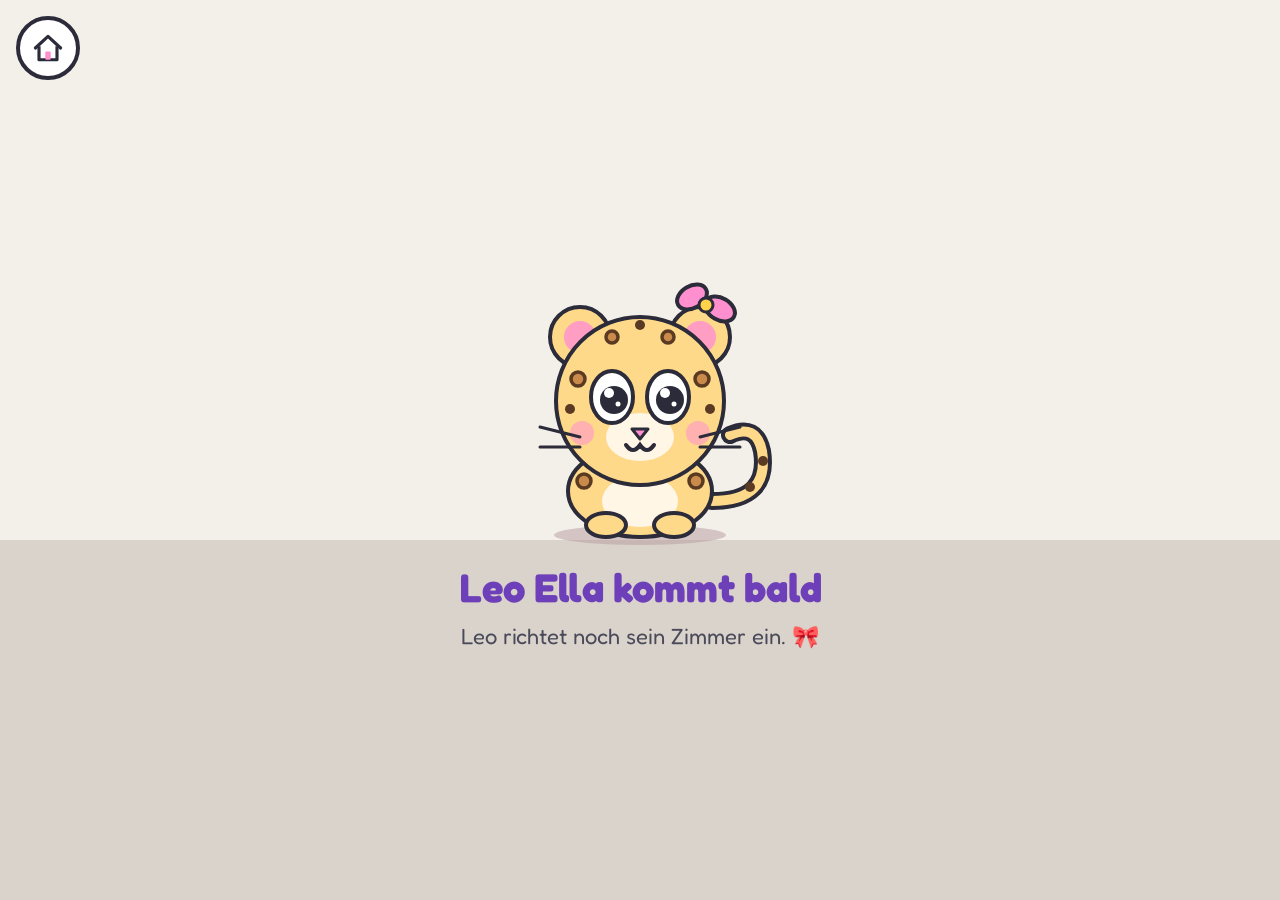
==== leo-ella/index.html @ d74bf7c1 "Schritt 2: Startbildschirm „Laras Spiele" (Hub) Root-index.html mit Verlauf-Hintergrund, zwei großen" ====
<!DOCTYPE html>
<html lang="de">
<head>
    <meta charset="UTF-8">
    <meta name="viewport" content="width=device-width, initial-scale=1.0, maximum-scale=1.0, user-scalable=no, viewport-fit=cover">
    <title>Leo Ella – kommt bald</title>
    <link rel="preconnect" href="https://fonts.googleapis.com">
    <link rel="preconnect" href="https://fonts.gstatic.com" crossorigin>
    <link href="https://fonts.googleapis.com/css2?family=Fredoka:wght@400;600;700&display=swap" rel="stylesheet">
    <style>
        /* Platzhalter-Seite: Leo sitzt in seinem Zimmer und wartet.
           Wird ersetzt, sobald das Spiel „Leo Ella" gebaut wird. */
        * { margin: 0; padding: 0; box-sizing: border-box; }
        html, body { height: 100%; overflow: hidden; }
        body {
            background: linear-gradient(#f3efe9 0%, #f3efe9 60%, #d9d3cb 60%, #d9d3cb 100%);
            font-family: 'Fredoka', 'Comic Sans MS', sans-serif;
            display: flex;
            flex-direction: column;
            align-items: center;
            justify-content: center;
            gap: 12px;
            -webkit-user-select: none;
            user-select: none;
            touch-action: manipulation;
        }
        h1 { font-size: 40px; color: #6d3fb8; }
        p  { font-size: 22px; color: #4a4a5a; }
        svg.leo { width: 320px; height: 300px; }

        /* Haus-Knopf: zurück zum Startbildschirm */
        .haus-knopf {
            position: absolute;
            left: 16px;
            top: 16px;
            width: 64px;
            height: 64px;
            border-radius: 50%;
            border: 4px solid #2b2b3a;
            background: #ffffff;
            display: flex;
            align-items: center;
            justify-content: center;
            text-decoration: none;
            -webkit-tap-highlight-color: transparent;
        }
        .haus-knopf:active { transform: scale(0.92); }
    </style>
</head>
<body>

<a class="haus-knopf" href="../index.html" title="Zurück zum Startbildschirm" aria-label="Zurück zum Startbildschirm">
    <svg viewBox="0 0 40 40" width="36" height="36" xmlns="http://www.w3.org/2000/svg" aria-hidden="true">
        <path d="M6 20 L20 7 L34 20" fill="none" stroke="#2b2b3a" stroke-width="3.5" stroke-linecap="round" stroke-linejoin="round"/>
        <path d="M10 18 V33 H30 V18" fill="none" stroke="#2b2b3a" stroke-width="3.5" stroke-linejoin="round"/>
        <rect x="17" y="24" width="6" height="9" rx="1" fill="#ff8fcf"/>
    </svg>
</a>

<!-- Leo Ella, der kleine Leopard (Vorderansicht) -->
<svg class="leo" viewBox="0 0 320 300" xmlns="http://www.w3.org/2000/svg" aria-hidden="true">
    <ellipse cx="160" cy="284" rx="86" ry="10" fill="#b89aa0" opacity="0.5"/>
    <path d="M232 250 Q290 250 282 200 Q276 172 250 184" stroke="#2b2b3a" stroke-width="18" fill="none" stroke-linecap="round"/>
    <path d="M232 250 Q290 250 282 200 Q276 172 250 184" stroke="#ffd98a" stroke-width="10" fill="none" stroke-linecap="round"/>
    <circle cx="270" cy="236" r="5" fill="#5a3a22"/><circle cx="283" cy="210" r="5" fill="#5a3a22"/>
    <ellipse cx="160" cy="240" rx="72" ry="46" fill="#ffd98a" stroke="#2b2b3a" stroke-width="4"/>
    <ellipse cx="160" cy="250" rx="38" ry="26" fill="#fff6e6"/>
    <circle cx="104" cy="230" r="7" fill="#c98a4a" stroke="#5a3a22" stroke-width="3.5"/>
    <circle cx="216" cy="230" r="7" fill="#c98a4a" stroke="#5a3a22" stroke-width="3.5"/>
    <ellipse cx="126" cy="274" rx="20" ry="12" fill="#ffd98a" stroke="#2b2b3a" stroke-width="4"/>
    <ellipse cx="194" cy="274" rx="20" ry="12" fill="#ffd98a" stroke="#2b2b3a" stroke-width="4"/>
    <circle cx="100" cy="86" r="30" fill="#ffd98a" stroke="#2b2b3a" stroke-width="4"/><circle cx="100" cy="86" r="16" fill="#ff9ec2"/>
    <circle cx="220" cy="86" r="30" fill="#ffd98a" stroke="#2b2b3a" stroke-width="4"/><circle cx="220" cy="86" r="16" fill="#ff9ec2"/>
    <circle cx="160" cy="150" r="84" fill="#ffd98a" stroke="#2b2b3a" stroke-width="4"/>
    <circle cx="98" cy="128" r="7" fill="#c98a4a" stroke="#5a3a22" stroke-width="3.5"/><circle cx="90" cy="158" r="5" fill="#5a3a22"/>
    <circle cx="222" cy="128" r="7" fill="#c98a4a" stroke="#5a3a22" stroke-width="3.5"/><circle cx="230" cy="158" r="5" fill="#5a3a22"/>
    <circle cx="132" cy="86" r="6" fill="#c98a4a" stroke="#5a3a22" stroke-width="3.5"/><circle cx="160" cy="74" r="5" fill="#5a3a22"/>
    <circle cx="188" cy="86" r="6" fill="#c98a4a" stroke="#5a3a22" stroke-width="3.5"/>
    <ellipse cx="212" cy="46" rx="16" ry="11" fill="#ff8fcf" stroke="#2b2b3a" stroke-width="4" transform="rotate(-30 212 46)"/>
    <ellipse cx="240" cy="58" rx="16" ry="11" fill="#ff8fcf" stroke="#2b2b3a" stroke-width="4" transform="rotate(30 240 58)"/>
    <circle cx="226" cy="54" r="7" fill="#ffd24a" stroke="#2b2b3a" stroke-width="3"/>
    <ellipse cx="160" cy="186" rx="34" ry="24" fill="#fff6e6"/>
    <ellipse cx="132" cy="146" rx="21" ry="26" fill="#ffffff" stroke="#2b2b3a" stroke-width="4"/>
    <circle cx="134" cy="149" r="14" fill="#2b2b3a"/><circle cx="129" cy="142" r="5" fill="#ffffff"/><circle cx="138" cy="153" r="2.5" fill="#ffffff"/>
    <ellipse cx="188" cy="146" rx="21" ry="26" fill="#ffffff" stroke="#2b2b3a" stroke-width="4"/>
    <circle cx="190" cy="149" r="14" fill="#2b2b3a"/><circle cx="185" cy="142" r="5" fill="#ffffff"/><circle cx="194" cy="153" r="2.5" fill="#ffffff"/>
    <circle cx="102" cy="182" r="12" fill="#ff9ec2" opacity="0.7"/><circle cx="218" cy="182" r="12" fill="#ff9ec2" opacity="0.7"/>
    <path d="M152 178 L168 178 L160 188 Z" fill="#ff8fcf" stroke="#2b2b3a" stroke-width="3" stroke-linejoin="round"/>
    <path d="M146 194 Q153 204 160 194 Q167 204 174 194" stroke="#2b2b3a" stroke-width="4" fill="none" stroke-linecap="round"/>
    <path d="M60 176 L100 186 M60 196 L100 196" stroke="#2b2b3a" stroke-width="3" stroke-linecap="round"/>
    <path d="M260 176 L220 186 M260 196 L220 196" stroke="#2b2b3a" stroke-width="3" stroke-linecap="round"/>
</svg>

<h1>Leo Ella kommt bald</h1>
<p>Leo richtet noch sein Zimmer ein. 🎀</p>

</body>
</html>
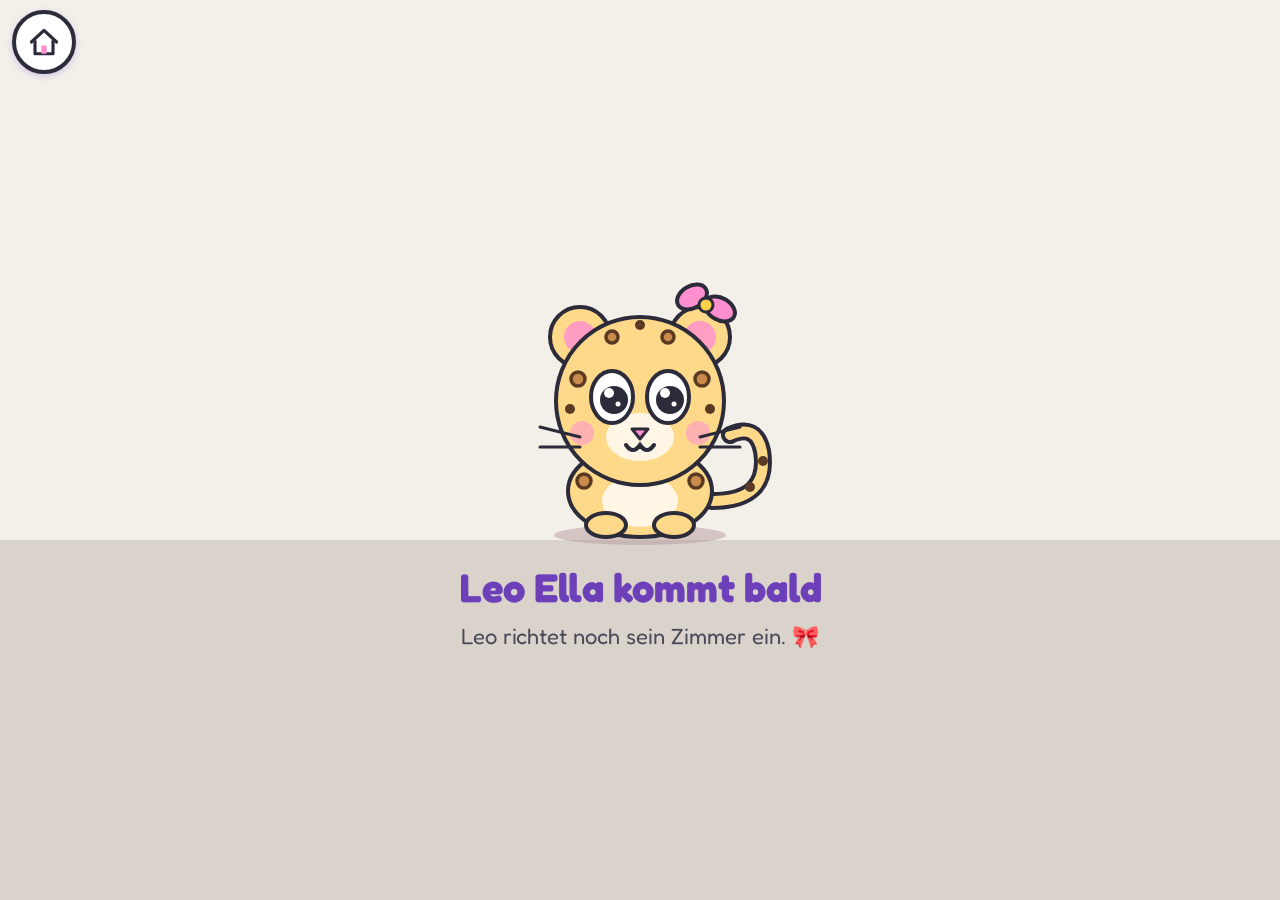
==== commit c0ad7561: "Schritt 4: Haus-Knopf in der Zauberwiese Oben links, 64 px, Haus-Icon, führt ohne Nachfrage zu ../in" ====
--- a/leo-ella/index.html
+++ b/leo-ella/index.html
@@ -7,6 +7,8 @@
     <link rel="preconnect" href="https://fonts.googleapis.com">
     <link rel="preconnect" href="https://fonts.gstatic.com" crossorigin>
     <link href="https://fonts.googleapis.com/css2?family=Fredoka:wght@400;600;700&display=swap" rel="stylesheet">
+    <!-- Gemeinsame Basis (Farben, Haus-Knopf) -->
+    <link rel="stylesheet" href="../gemeinsam/basis.css">
     <style>
         /* Platzhalter-Seite: Leo sitzt in seinem Zimmer und wartet.
            Wird ersetzt, sobald das Spiel „Leo Ella" gebaut wird. */
@@ -28,23 +30,6 @@
         p  { font-size: 22px; color: #4a4a5a; }
         svg.leo { width: 320px; height: 300px; }
 
-        /* Haus-Knopf: zurück zum Startbildschirm */
-        .haus-knopf {
-            position: absolute;
-            left: 16px;
-            top: 16px;
-            width: 64px;
-            height: 64px;
-            border-radius: 50%;
-            border: 4px solid #2b2b3a;
-            background: #ffffff;
-            display: flex;
-            align-items: center;
-            justify-content: center;
-            text-decoration: none;
-            -webkit-tap-highlight-color: transparent;
-        }
-        .haus-knopf:active { transform: scale(0.92); }
     </style>
 </head>
 <body>
--- a/gemeinsam/basis.css
+++ b/gemeinsam/basis.css
@@ -0,0 +1,105 @@
+/* =====================================================
+   Gemeinsame Basis für alle Spiele von „Laras Spiele"
+
+   - Schrift: Fredoka (per <link> aus Google Fonts geladen,
+     fällt ohne Netz auf Comic Sans MS / System-Schrift zurück)
+   - Farbpalette als CSS-Variablen
+   - Grundstil für Knöpfe (.knopf) und den Haus-Knopf (.haus-knopf)
+
+   Diese Datei setzt bewusst KEINE globalen Regeln (kein Reset,
+   kein body-Stil), damit sie ein bestehendes Spiel nicht verändert.
+   Jedes Spiel bindet sie per <link rel="stylesheet"
+   href="../gemeinsam/basis.css"> VOR seinem eigenen CSS ein.
+   ===================================================== */
+
+:root {
+    /* Schrift */
+    --schrift: 'Fredoka', 'Comic Sans MS', sans-serif;
+
+    /* Hintergrund-Verlauf des Hubs und der Zauberwiese */
+    --flieder:        #e9d5ff;
+    --rosa-hell:      #fdf1f8;
+
+    /* Lila-Töne für Überschriften und Schatten */
+    --lila:           #7c3aed;
+    --lila-dunkel:    #6d3fb8;
+    --lila-text:      #9d5cc9;
+    --lila-schatten:  #c9a9e8;
+
+    /* Bunte Akzente (Mähne, Regenbogen, Blumen) */
+    --pink:           #ff8fcf;
+    --pink-wange:     #ff9ec2;
+    --gelb:           #ffd24a;
+    --himmelblau:     #6ec6f0;
+    --lavendel:       #b388eb;
+    --wiese:          #8fd48a;
+
+    /* Leo Ellas Zimmer */
+    --leo-fell:       #ffd98a;
+    --leo-bauch:      #fff6e6;
+    --zimmer-wand:    #f3efe9;
+    --zimmer-boden:   #d9d3cb;
+    --teppich:        #e3c4c9;
+
+    /* Konturen und Weiß */
+    --outline:        #2b2b3a;
+    --weiss:          #ffffff;
+}
+
+/* ---------- Knopf-Grundstil ---------- */
+
+/* Großer, runder Knopf mit lila Schattenkante (drückt sich beim Tippen ein) */
+.knopf {
+    font-family: var(--schrift);
+    font-size: 24px;
+    font-weight: 600;
+    color: var(--lila-dunkel);
+    background: var(--weiss);
+    border: 4px solid var(--weiss);
+    border-radius: 999px;
+    padding: 12px 32px;
+    box-shadow: 0 8px 0 var(--lila-schatten);
+    cursor: pointer;
+    -webkit-tap-highlight-color: transparent;
+    transition: transform 0.08s ease-out, box-shadow 0.08s ease-out;
+}
+
+.knopf:active {
+    transform: translateY(5px);
+    box-shadow: 0 3px 0 var(--lila-schatten);
+}
+
+/* ---------- Haus-Knopf: zurück zum Startbildschirm ---------- */
+
+/* Oben links, 64 px, weiß mit dunkler Outline. Wird als <a href="../index.html">
+   eingesetzt – kein Bestätigungsdialog, der Spielstand ist ohnehin gespeichert.
+   z-index 11: liegt auch über den Overlays der Zauberwiese (z-index 10). */
+.haus-knopf {
+    position: absolute;
+    left: 12px;
+    top: 10px;
+    width: 64px;
+    height: 64px;
+    border-radius: 50%;
+    border: 4px solid var(--outline);
+    background: var(--weiss);
+    display: flex;
+    align-items: center;
+    justify-content: center;
+    padding: 0;
+    text-decoration: none;
+    cursor: pointer;
+    z-index: 11;
+    box-shadow: 0 2px 6px rgba(124, 58, 237, 0.25);
+    -webkit-tap-highlight-color: transparent;
+}
+
+.haus-knopf:active {
+    transform: scale(0.92);
+}
+
+.haus-knopf svg {
+    width: 36px;
+    height: 36px;
+    display: block;
+}
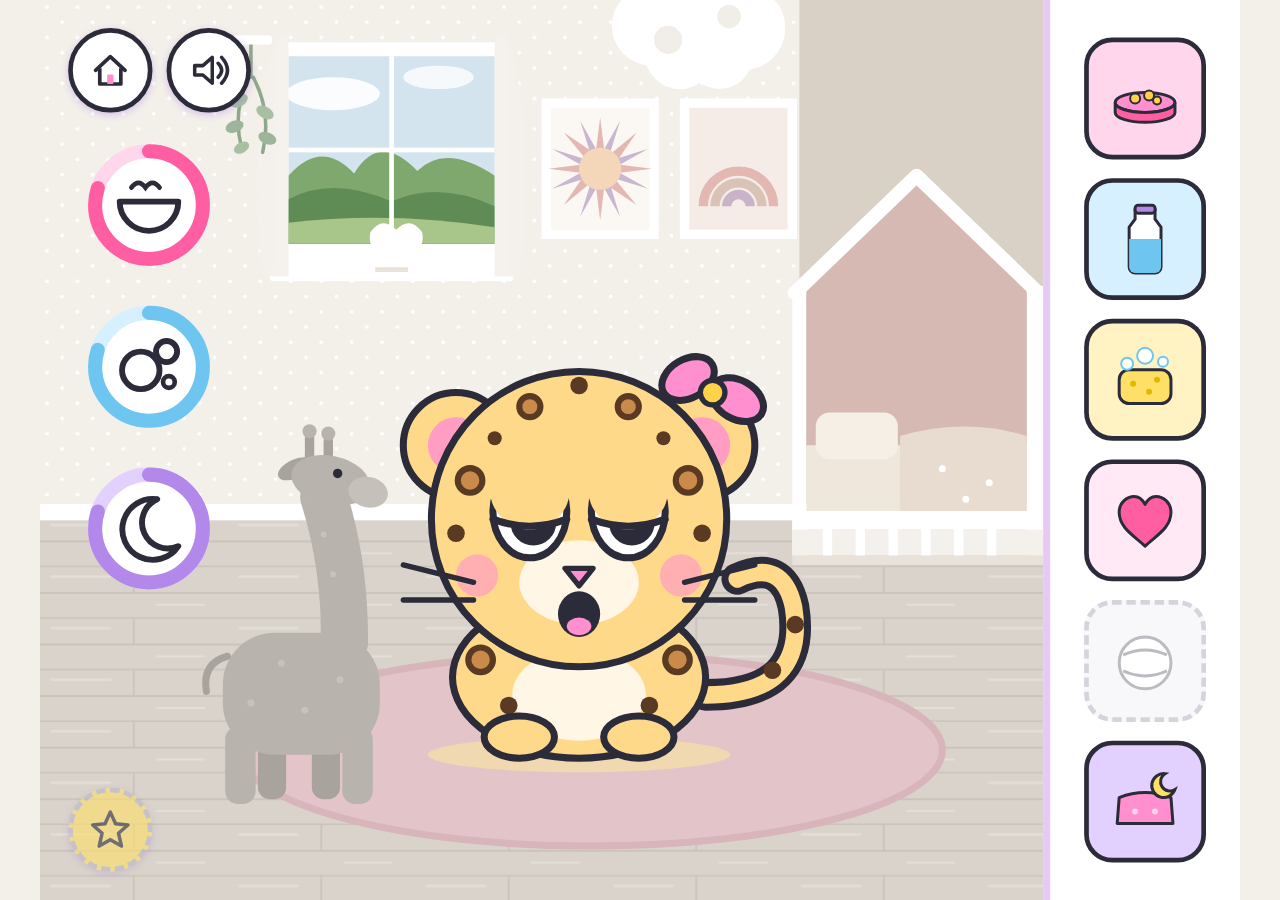
==== commit 08bba6b7: "Leo Ella: erstes spielbares Kümmer-Spiel mit gemeinsam/ von Anfang an - leo-ella/: Zimmer (Tag/Dämme" ====
--- a/leo-ella/index.html
+++ b/leo-ella/index.html
@@ -3,81 +3,683 @@
 <head>
     <meta charset="UTF-8">
     <meta name="viewport" content="width=device-width, initial-scale=1.0, maximum-scale=1.0, user-scalable=no, viewport-fit=cover">
-    <title>Leo Ella – kommt bald</title>
+    <title>Leo Ella</title>
+
+    <!-- iPad/iPhone: Vollbild, wenn direkt vom Home-Bildschirm gestartet -->
+    <meta name="apple-mobile-web-app-capable" content="yes">
+    <meta name="mobile-web-app-capable" content="yes">
+    <meta name="apple-mobile-web-app-status-bar-style" content="black-translucent">
+    <meta name="theme-color" content="#f3efe9">
+
+    <!-- Verspielte Schrift "Fredoka" (optional, Fallback: Comic Sans MS) -->
     <link rel="preconnect" href="https://fonts.googleapis.com">
     <link rel="preconnect" href="https://fonts.gstatic.com" crossorigin>
     <link href="https://fonts.googleapis.com/css2?family=Fredoka:wght@400;600;700&display=swap" rel="stylesheet">
-    <!-- Gemeinsame Basis (Farben, Haus-Knopf) -->
+
+    <!-- Gemeinsame Basis (Farben, Haus-Knopf) vor dem eigenen Stil -->
     <link rel="stylesheet" href="../gemeinsam/basis.css">
-    <style>
-        /* Platzhalter-Seite: Leo sitzt in seinem Zimmer und wartet.
-           Wird ersetzt, sobald das Spiel „Leo Ella" gebaut wird. */
-        * { margin: 0; padding: 0; box-sizing: border-box; }
-        html, body { height: 100%; overflow: hidden; }
-        body {
-            background: linear-gradient(#f3efe9 0%, #f3efe9 60%, #d9d3cb 60%, #d9d3cb 100%);
-            font-family: 'Fredoka', 'Comic Sans MS', sans-serif;
-            display: flex;
-            flex-direction: column;
-            align-items: center;
-            justify-content: center;
-            gap: 12px;
-            -webkit-user-select: none;
-            user-select: none;
-            touch-action: manipulation;
-        }
-        h1 { font-size: 40px; color: #6d3fb8; }
-        p  { font-size: 22px; color: #4a4a5a; }
-        svg.leo { width: 320px; height: 300px; }
-
-    </style>
+    <link rel="stylesheet" href="css/style.css">
 </head>
 <body>
 
-<a class="haus-knopf" href="../index.html" title="Zurück zum Startbildschirm" aria-label="Zurück zum Startbildschirm">
-    <svg viewBox="0 0 40 40" width="36" height="36" xmlns="http://www.w3.org/2000/svg" aria-hidden="true">
-        <path d="M6 20 L20 7 L34 20" fill="none" stroke="#2b2b3a" stroke-width="3.5" stroke-linecap="round" stroke-linejoin="round"/>
-        <path d="M10 18 V33 H30 V18" fill="none" stroke="#2b2b3a" stroke-width="3.5" stroke-linejoin="round"/>
-        <rect x="17" y="24" width="6" height="9" rx="1" fill="#ff8fcf"/>
-    </svg>
-</a>
-
-<!-- Leo Ella, der kleine Leopard (Vorderansicht) -->
-<svg class="leo" viewBox="0 0 320 300" xmlns="http://www.w3.org/2000/svg" aria-hidden="true">
-    <ellipse cx="160" cy="284" rx="86" ry="10" fill="#b89aa0" opacity="0.5"/>
-    <path d="M232 250 Q290 250 282 200 Q276 172 250 184" stroke="#2b2b3a" stroke-width="18" fill="none" stroke-linecap="round"/>
-    <path d="M232 250 Q290 250 282 200 Q276 172 250 184" stroke="#ffd98a" stroke-width="10" fill="none" stroke-linecap="round"/>
-    <circle cx="270" cy="236" r="5" fill="#5a3a22"/><circle cx="283" cy="210" r="5" fill="#5a3a22"/>
-    <ellipse cx="160" cy="240" rx="72" ry="46" fill="#ffd98a" stroke="#2b2b3a" stroke-width="4"/>
-    <ellipse cx="160" cy="250" rx="38" ry="26" fill="#fff6e6"/>
-    <circle cx="104" cy="230" r="7" fill="#c98a4a" stroke="#5a3a22" stroke-width="3.5"/>
-    <circle cx="216" cy="230" r="7" fill="#c98a4a" stroke="#5a3a22" stroke-width="3.5"/>
-    <ellipse cx="126" cy="274" rx="20" ry="12" fill="#ffd98a" stroke="#2b2b3a" stroke-width="4"/>
-    <ellipse cx="194" cy="274" rx="20" ry="12" fill="#ffd98a" stroke="#2b2b3a" stroke-width="4"/>
-    <circle cx="100" cy="86" r="30" fill="#ffd98a" stroke="#2b2b3a" stroke-width="4"/><circle cx="100" cy="86" r="16" fill="#ff9ec2"/>
-    <circle cx="220" cy="86" r="30" fill="#ffd98a" stroke="#2b2b3a" stroke-width="4"/><circle cx="220" cy="86" r="16" fill="#ff9ec2"/>
-    <circle cx="160" cy="150" r="84" fill="#ffd98a" stroke="#2b2b3a" stroke-width="4"/>
-    <circle cx="98" cy="128" r="7" fill="#c98a4a" stroke="#5a3a22" stroke-width="3.5"/><circle cx="90" cy="158" r="5" fill="#5a3a22"/>
-    <circle cx="222" cy="128" r="7" fill="#c98a4a" stroke="#5a3a22" stroke-width="3.5"/><circle cx="230" cy="158" r="5" fill="#5a3a22"/>
-    <circle cx="132" cy="86" r="6" fill="#c98a4a" stroke="#5a3a22" stroke-width="3.5"/><circle cx="160" cy="74" r="5" fill="#5a3a22"/>
-    <circle cx="188" cy="86" r="6" fill="#c98a4a" stroke="#5a3a22" stroke-width="3.5"/>
-    <ellipse cx="212" cy="46" rx="16" ry="11" fill="#ff8fcf" stroke="#2b2b3a" stroke-width="4" transform="rotate(-30 212 46)"/>
-    <ellipse cx="240" cy="58" rx="16" ry="11" fill="#ff8fcf" stroke="#2b2b3a" stroke-width="4" transform="rotate(30 240 58)"/>
-    <circle cx="226" cy="54" r="7" fill="#ffd24a" stroke="#2b2b3a" stroke-width="3"/>
-    <ellipse cx="160" cy="186" rx="34" ry="24" fill="#fff6e6"/>
-    <ellipse cx="132" cy="146" rx="21" ry="26" fill="#ffffff" stroke="#2b2b3a" stroke-width="4"/>
-    <circle cx="134" cy="149" r="14" fill="#2b2b3a"/><circle cx="129" cy="142" r="5" fill="#ffffff"/><circle cx="138" cy="153" r="2.5" fill="#ffffff"/>
-    <ellipse cx="188" cy="146" rx="21" ry="26" fill="#ffffff" stroke="#2b2b3a" stroke-width="4"/>
-    <circle cx="190" cy="149" r="14" fill="#2b2b3a"/><circle cx="185" cy="142" r="5" fill="#ffffff"/><circle cx="194" cy="153" r="2.5" fill="#ffffff"/>
-    <circle cx="102" cy="182" r="12" fill="#ff9ec2" opacity="0.7"/><circle cx="218" cy="182" r="12" fill="#ff9ec2" opacity="0.7"/>
-    <path d="M152 178 L168 178 L160 188 Z" fill="#ff8fcf" stroke="#2b2b3a" stroke-width="3" stroke-linejoin="round"/>
-    <path d="M146 194 Q153 204 160 194 Q167 204 174 194" stroke="#2b2b3a" stroke-width="4" fill="none" stroke-linecap="round"/>
-    <path d="M60 176 L100 186 M60 196 L100 196" stroke="#2b2b3a" stroke-width="3" stroke-linecap="round"/>
-    <path d="M260 176 L220 186 M260 196 L220 196" stroke="#2b2b3a" stroke-width="3" stroke-linecap="round"/>
-</svg>
-
-<h1>Leo Ella kommt bald</h1>
-<p>Leo richtet noch sein Zimmer ein. 🎀</p>
+<!-- Rahmen hält die Bühne mittig; die Bühne (1024 × 768) wird skaliert -->
+<div id="skalier-rahmen">
+    <div id="buehne">
+
+        <!-- ===== Zimmer (Quelle: design/zimmer/zimmer-tag.svg + Nacht-Teile aus zimmer-nacht.svg) ===== -->
+        <svg id="zimmer" viewBox="0 0 856 768" aria-hidden="true" xmlns="http://www.w3.org/2000/svg">
+            <defs>
+              <pattern id="tapete" width="26" height="26" patternUnits="userSpaceOnUse">
+                <circle cx="6" cy="6" r="1.6" fill="#ffffff"></circle>
+                <circle cx="19" cy="19" r="1.6" fill="#ffffff"></circle>
+              </pattern>
+              <pattern id="dielen" width="160" height="44" patternUnits="userSpaceOnUse">
+                <rect width="160" height="44" fill="#d9d3cb"></rect>
+                <path d="M0 43.5 H160 M80 0 V22 M0 22 H160" stroke="#cbc4bb" stroke-width="1.5"></path>
+                <path d="M10 8 h50 M100 32 h40" stroke="#e3ded7" stroke-width="2" stroke-linecap="round"></path>
+              </pattern>
+            </defs>
+            <rect x="0" y="0" width="856" height="440" fill="#f3efe9"></rect>
+            <rect x="0" y="0" width="856" height="440" fill="url(#tapete)"></rect>
+            <rect x="648" y="0" width="208" height="440" fill="#dad1c6"></rect>
+            <rect x="0" y="440" width="856" height="328" fill="url(#dielen)"></rect>
+            <rect x="0" y="430" width="856" height="14" fill="#ffffff"></rect>
+        
+            <rect x="200" y="36" width="200" height="196" rx="6" fill="#ffffff"></rect>
+            <!-- Fenster bei Tag -->
+            <g class="nur-tag">
+            <rect x="212" y="48" width="176" height="160" fill="#d3e4ee"></rect>
+            <ellipse cx="250" cy="80" rx="40" ry="14" fill="#ffffff" opacity="0.9"></ellipse>
+            <ellipse cx="340" cy="66" rx="30" ry="10" fill="#ffffff" opacity="0.8"></ellipse>
+            <path d="M212 150 Q240 118 268 148 Q290 112 322 146 Q346 122 388 150 L388 208 L212 208 Z" fill="#7fa86e"></path>
+            <path d="M212 170 Q250 150 300 172 Q340 154 388 176 L388 208 L212 208 Z" fill="#5f8c55"></path>
+            <path d="M212 190 Q300 180 388 194 L388 208 L212 208 Z" fill="#a8c58a"></path>
+            </g>
+            <!-- Fenster bei Nacht: Mond, Sterne, dunkle Hügel -->
+            <g class="nur-nacht">
+            <rect x="212" y="48" width="176" height="160" fill="#2a2a5e"></rect>
+            <path d="M356 76 A22 22 0 1 0 376 106 A17 17 0 0 1 356 76 Z" fill="#fff1b8"></path>
+            <circle cx="236" cy="70" r="2.5" fill="#ffffff"></circle><circle cx="268" cy="58" r="2" fill="#ffffff"></circle>
+            <circle cx="300" cy="90" r="2" fill="#ffffff"></circle><circle cx="326" cy="60" r="2.5" fill="#ffffff"></circle>
+            <circle cx="250" cy="110" r="2" fill="#ffffff"></circle><circle cx="380" cy="66" r="1.5" fill="#ffffff"></circle>
+                    <path d="M212 150 Q240 118 268 148 Q290 112 322 146 Q346 122 388 150 L388 208 L212 208 Z" fill="#2f4634"></path>
+            <path d="M212 170 Q250 150 300 172 Q340 154 388 176 L388 208 L212 208 Z" fill="#22351f"></path>
+            <path d="M212 190 Q300 180 388 194 L388 208 L212 208 Z" fill="#3d5a3a"></path>
+            </g>
+            <rect x="298" y="48" width="4" height="160" fill="#ffffff"></rect>
+            <rect x="212" y="126" width="176" height="4" fill="#ffffff"></rect>
+            <rect x="196" y="230" width="208" height="10" rx="3" fill="#ffffff"></rect>
+            <path d="M200 30 q-24 90 -10 206 h22 V30 Z" fill="#f4f1ec" opacity="0.9"></path>
+            <path d="M400 30 q24 90 10 206 h-22 V30 Z" fill="#f4f1ec" opacity="0.9"></path>
+            <path d="M300 228 q-22 -14 -18 -30 q10 -14 22 -2 q12 -12 22 2 q4 16 -18 30 Z" fill="#ffffff"></path>
+            <path d="M286 228 h28 v4 h-28 Z" fill="#e8e2da"></path>
+        
+            <path d="M180 36 v30 M178 66 q-14 30 -6 60 M182 66 q16 30 8 64" stroke="#8fa88c" stroke-width="3" fill="none" stroke-linecap="round"></path>
+            <ellipse cx="170" cy="86" rx="8" ry="5" fill="#a9bfa3" transform="rotate(-30 170 86)"></ellipse>
+            <ellipse cx="192" cy="96" rx="8" ry="5" fill="#a9bfa3" transform="rotate(30 192 96)"></ellipse>
+            <ellipse cx="166" cy="108" rx="8" ry="5" fill="#9db59a" transform="rotate(-20 166 108)"></ellipse>
+            <ellipse cx="194" cy="118" rx="8" ry="5" fill="#9db59a" transform="rotate(20 194 118)"></ellipse>
+            <ellipse cx="172" cy="126" rx="7" ry="4.5" fill="#a9bfa3" transform="rotate(-30 172 126)"></ellipse>
+            <rect x="164" y="30" width="34" height="8" rx="3" fill="#ffffff"></rect>
+        
+            <rect x="428" y="84" width="100" height="120" fill="#ffffff"></rect>
+            <rect x="436" y="92" width="84" height="104" fill="#fbf7f2"></rect>
+            <g transform="translate(478 144)">
+              <path d="M0 -44 L4 -12 L-4 -12 Z M31 -31 L14 -6 L8 -12 Z M44 0 L12 4 L12 -4 Z M31 31 L6 14 L12 8 Z M0 44 L-4 12 L4 12 Z M-31 31 L-14 6 L-8 12 Z M-44 0 L-12 -4 L-12 4 Z M-31 -31 L-6 -14 L-12 -8 Z" fill="#e3b7b2"></path>
+              <path d="M17 -41 L8 -12 L2 -14 Z M41 -17 L14 -2 L12 -8 Z M41 17 L12 8 L14 2 Z M17 41 L2 14 L8 12 Z M-17 41 L-8 12 L-2 14 Z M-41 17 L-14 2 L-12 8 Z M-41 -17 L-12 -8 L-14 -2 Z M-17 -41 L-2 -14 L-8 -12 Z" fill="#c9b7d1"></path>
+              <circle cx="0" cy="0" r="18" fill="#f4d7b8"></circle>
+            </g>
+            <rect x="546" y="84" width="100" height="120" fill="#ffffff"></rect>
+            <rect x="554" y="92" width="84" height="104" fill="#f5ece8"></rect>
+            <path d="M566 176 A30 30 0 0 1 626 176" stroke="#e3b7b2" stroke-width="8" fill="none"></path>
+            <path d="M576 176 A20 20 0 0 1 616 176" stroke="#d9c2b6" stroke-width="8" fill="none"></path>
+            <path d="M586 176 A10 10 0 0 1 606 176" stroke="#c9b3c9" stroke-width="8" fill="none"></path>
+        
+            <g fill="#ffffff">
+              <circle cx="560" cy="6" r="52"></circle>
+              <circle cx="522" cy="22" r="34"></circle>
+              <circle cx="600" cy="24" r="36"></circle>
+              <circle cx="546" cy="46" r="30"></circle>
+              <circle cx="580" cy="48" r="28"></circle>
+            </g>
+            <circle cx="536" cy="34" r="12" fill="#f1ede7"></circle>
+            <circle cx="588" cy="14" r="10" fill="#f1ede7"></circle>
+        
+            <path d="M644 250 L748 150 L852 250 Z" fill="#d6b9b2"></path>
+            <path d="M644 250 L748 150 L852 250" stroke="#ffffff" stroke-width="12" fill="none" stroke-linejoin="round" stroke-linecap="round"></path>
+            <rect x="642" y="244" width="12" height="230" fill="#ffffff"></rect>
+            <rect x="842" y="244" width="14" height="230" fill="#ffffff"></rect>
+            <rect x="654" y="250" width="188" height="130" fill="#d6b9b2"></rect>
+            <rect x="654" y="380" width="188" height="60" fill="#efe6dc"></rect>
+            <rect x="662" y="352" width="70" height="40" rx="12" fill="#f6efe6"></rect>
+            <path d="M734 372 Q790 356 842 372 L842 440 L734 440 Z" fill="#e8dcd0"></path>
+            <circle cx="770" cy="400" r="3" fill="#ffffff"></circle>
+            <circle cx="810" cy="412" r="3" fill="#ffffff"></circle>
+            <circle cx="790" cy="426" r="3" fill="#ffffff"></circle>
+            <rect x="642" y="436" width="214" height="16" fill="#ffffff"></rect>
+            <rect x="642" y="452" width="214" height="22" fill="#f4f1ec"></rect>
+            <path d="M672 440 v36 M700 440 v36 M728 440 v36 M756 440 v36 M784 440 v36 M812 440 v36" stroke="#ffffff" stroke-width="8"></path>
+            <rect x="642" y="474" width="214" height="8" fill="#e8e2da"></rect>
+        
+            <ellipse cx="470" cy="640" rx="300" ry="82" fill="#e3c4c9"></ellipse>
+            <ellipse cx="470" cy="640" rx="300" ry="82" fill="none" stroke="#d8b5bb" stroke-width="6"></ellipse>
+        
+            <g transform="translate(996 0) scale(-1 1)">
+            <rect x="786" y="612" width="24" height="70" rx="10" fill="#a9a39e"></rect>
+            <rect x="740" y="612" width="24" height="70" rx="10" fill="#a9a39e"></rect>
+            <rect x="712" y="620" width="26" height="66" rx="11" fill="#b9b3ae"></rect>
+            <rect x="812" y="620" width="26" height="66" rx="11" fill="#b9b3ae"></rect>
+            <path d="M836 560 q22 6 18 30" stroke="#a9a39e" stroke-width="6" fill="none" stroke-linecap="round"></path>
+            <rect x="706" y="540" width="134" height="104" rx="44" fill="#b9b3ae"></rect>
+            <path d="M736 548 Q736 480 754 424" stroke="#b9b3ae" stroke-width="40" fill="none" stroke-linecap="round"></path>
+            <rect x="746" y="372" width="8" height="26" rx="4" fill="#a9a39e"></rect>
+            <rect x="762" y="370" width="8" height="26" rx="4" fill="#a9a39e"></rect>
+            <circle cx="750" cy="370" r="6" fill="#b9b3ae"></circle>
+            <circle cx="766" cy="368" r="6" fill="#b9b3ae"></circle>
+            <ellipse cx="778" cy="400" rx="16" ry="8" fill="#a9a39e" transform="rotate(25 778 400)"></ellipse>
+            <ellipse cx="748" cy="410" rx="34" ry="21" fill="#b9b3ae" transform="rotate(-12 748 410)"></ellipse>
+            <ellipse cx="716" cy="420" rx="17" ry="13" fill="#c6c0bb" transform="rotate(-12 716 420)"></ellipse>
+            <circle cx="742" cy="404" r="4" fill="#2b2b3a"></circle>
+            <g fill="#cfc9c4" opacity="0.7">
+              <circle cx="740" cy="580" r="3"></circle>
+              <circle cx="790" cy="566" r="3"></circle>
+              <circle cx="770" cy="606" r="3"></circle>
+              <circle cx="816" cy="600" r="3"></circle>
+              <circle cx="746" cy="490" r="2.5"></circle>
+              <circle cx="754" cy="456" r="2.5"></circle>
+            </g>
+            </g>
+          
+            <!-- ===== Nur nachts sichtbar (zimmer.js schaltet um) ===== -->
+            <g class="nur-nacht" id="nacht">
+              <!-- Dunkles Overlay über dem ganzen Zimmer -->
+              <rect x="0" y="0" width="856" height="768" fill="#2b2452" opacity="0.5"></rect>
+              <!-- Rosa Nachtlicht -->
+              <g id="nachtlicht">
+              <circle cx="352" cy="200" r="70" fill="#ff8fcf" opacity="0.18"></circle>
+            <circle cx="352" cy="200" r="40" fill="#ff8fcf" opacity="0.22"></circle>
+            <path d="M336 232 h32 v-6 a6 6 0 0 0 -6 -6 h-20 a6 6 0 0 0 -6 6 Z" fill="#e6a4c4"></path>
+            <rect x="342" y="160" width="20" height="62" rx="6" fill="#ffd6ec" opacity="0.85"></rect>
+            <rect x="344" y="162" width="16" height="58" rx="5" fill="#ff9ecf" opacity="0.5"></rect>
+            <g fill="#fff3fa">
+              <circle cx="348" cy="172" r="1.8"></circle><circle cx="356" cy="180" r="1.6"></circle><circle cx="350" cy="192" r="2"></circle>
+              <circle cx="357" cy="202" r="1.6"></circle><circle cx="347" cy="210" r="1.8"></circle><circle cx="354" cy="216" r="1.4"></circle>
+            </g>
+            <rect x="340" y="154" width="24" height="8" rx="3" fill="#e6a4c4"></rect>
+              </g>
+              <!-- Gedimmte Deckenlampe -->
+              <circle cx="300" cy="214" r="18" fill="#ffffff" opacity="0.18"></circle>
+              <!-- Lichterkette am Hausbett -->
+              <g id="lichterkette">
+              <path d="M640 262 L748 162 L856 262" stroke="#8a7a6a" stroke-width="1.5" fill="none"></path>
+            <g fill="#ffe9a8">
+              <circle cx="652" cy="251" r="4"></circle><circle cx="676" cy="229" r="4"></circle><circle cx="700" cy="207" r="4"></circle>
+              <circle cx="724" cy="185" r="4"></circle><circle cx="748" cy="163" r="4"></circle><circle cx="772" cy="185" r="4"></circle>
+              <circle cx="796" cy="207" r="4"></circle><circle cx="820" cy="229" r="4"></circle><circle cx="844" cy="251" r="4"></circle>
+            </g>
+            <g fill="#ffe9a8" opacity="0.28">
+              <circle cx="652" cy="251" r="11"></circle><circle cx="676" cy="229" r="11"></circle><circle cx="700" cy="207" r="11"></circle>
+              <circle cx="724" cy="185" r="11"></circle><circle cx="748" cy="163" r="11"></circle><circle cx="772" cy="185" r="11"></circle>
+              <circle cx="796" cy="207" r="11"></circle><circle cx="820" cy="229" r="11"></circle><circle cx="844" cy="251" r="11"></circle>
+            </g>
+            <path d="M652 251 L748 163 L844 251 Z" fill="#ffe9a8" opacity="0.08"></path>
+              </g>
+              <!-- Leo schläft im Bett (kleine Version) – die Zzz kommen aus partikel.js -->
+              <g id="leo-im-bett">
+              <circle cx="706" cy="326" r="26" fill="#ffd98a" stroke="#2b2b3a" stroke-width="3"></circle>
+              <circle cx="706" cy="326" r="13" fill="#ff9ec2"></circle>
+              <circle cx="774" cy="318" r="26" fill="#ffd98a" stroke="#2b2b3a" stroke-width="3"></circle>
+              <circle cx="774" cy="318" r="13" fill="#ff9ec2"></circle>
+              <circle cx="742" cy="368" r="62" fill="#ffd98a" stroke="#2b2b3a" stroke-width="3"></circle>
+              <circle cx="700" cy="352" r="5" fill="#c98a4a" stroke="#5a3a22" stroke-width="2.5"></circle>
+              <circle cx="694" cy="374" r="3.5" fill="#5a3a22"></circle>
+              <circle cx="784" cy="352" r="5" fill="#c98a4a" stroke="#5a3a22" stroke-width="2.5"></circle>
+              <circle cx="790" cy="374" r="3.5" fill="#5a3a22"></circle>
+              <circle cx="722" cy="322" r="4.5" fill="#c98a4a" stroke="#5a3a22" stroke-width="2.5"></circle>
+              <circle cx="742" cy="312" r="3.5" fill="#5a3a22"></circle>
+              <circle cx="762" cy="322" r="4.5" fill="#c98a4a" stroke="#5a3a22" stroke-width="2.5"></circle>
+              <ellipse cx="792" cy="300" rx="11" ry="7.5" fill="#ff8fcf" stroke="#2b2b3a" stroke-width="3" transform="rotate(-30 792 300)"></ellipse>
+              <ellipse cx="812" cy="308" rx="11" ry="7.5" fill="#ff8fcf" stroke="#2b2b3a" stroke-width="3" transform="rotate(30 812 308)"></ellipse>
+              <circle cx="802" cy="305" r="5" fill="#ffd24a" stroke="#2b2b3a" stroke-width="2"></circle>
+              <ellipse cx="742" cy="394" rx="24" ry="17" fill="#fff6e6"></ellipse>
+              <path d="M708 366 Q722 376 736 366" stroke="#2b2b3a" stroke-width="3.5" fill="none" stroke-linecap="round"></path>
+              <path d="M748 366 Q762 376 776 366" stroke="#2b2b3a" stroke-width="3.5" fill="none" stroke-linecap="round"></path>
+              <circle cx="700" cy="392" r="8" fill="#ff9ec2" opacity="0.7"></circle>
+              <circle cx="784" cy="392" r="8" fill="#ff9ec2" opacity="0.7"></circle>
+              <path d="M736 388 L748 388 L742 396 Z" fill="#ff8fcf" stroke="#2b2b3a" stroke-width="2" stroke-linejoin="round"></path>
+              <path d="M737 402 Q742 406 747 402" stroke="#2b2b3a" stroke-width="3" fill="none" stroke-linecap="round"></path>
+              <path d="M660 424 Q742 404 842 424 L842 440 L660 440 Z" fill="#ebdcd0" stroke="#e0cdbf" stroke-width="2"></path>
+              <circle cx="700" cy="430" r="2.5" fill="#ffffff"></circle><circle cx="760" cy="428" r="2.5" fill="#ffffff"></circle><circle cx="816" cy="432" r="2.5" fill="#ffffff"></circle>
+              </g>
+            </g>
+          </svg>
+
+        <!-- ===== Leo (Quelle: design/leo-ella-standard.svg, Varianten aus design/zustaende und design/reaktionen) =====
+             Jede Gruppe mit data-teil/data-variante wird von js/leo.js ein- oder ausgeblendet. -->
+        <svg id="leo" viewBox="0 0 320 300" xmlns="http://www.w3.org/2000/svg" aria-hidden="true"
+             style="font-family: Fredoka, 'Comic Sans MS', sans-serif;">
+        <g id="leo-figur">
+
+            <!-- Schatten -->
+            <ellipse data-teil="schatten" data-variante="tag"    cx="160" cy="284" rx="86" ry="10" fill="#f0d9b0"/>
+            <ellipse data-teil="schatten" data-variante="klein"  cx="160" cy="286" rx="60" ry="8"  fill="#f0d9b0"/>
+            <ellipse data-teil="schatten" data-variante="frisch" cx="160" cy="284" rx="86" ry="10" fill="#c9dcef"/>
+            <ellipse data-teil="schatten" data-variante="nacht"  cx="160" cy="284" rx="86" ry="10" fill="#4e4080"/>
+
+            <!-- Schwanz -->
+            <g data-teil="schwanz" data-variante="normal" class="schwanz-wedeln">
+                <path d="M232 250 Q290 250 282 200 Q276 172 250 184" stroke="#2b2b3a" stroke-width="18" fill="none" stroke-linecap="round"/>
+                <path d="M232 250 Q290 250 282 200 Q276 172 250 184" stroke="var(--leo-fell)" stroke-width="10" fill="none" stroke-linecap="round"/>
+                <circle cx="270" cy="236" r="5" fill="#5a3a22"/>
+                <circle cx="283" cy="210" r="5" fill="#5a3a22"/>
+            </g>
+            <g data-teil="schwanz" data-variante="traurig">
+                <path d="M232 250 Q276 262 286 236" stroke="#2b2b3a" stroke-width="18" fill="none" stroke-linecap="round"/>
+                <path d="M232 250 Q276 262 286 236" stroke="var(--leo-fell)" stroke-width="10" fill="none" stroke-linecap="round"/>
+                <circle cx="268" cy="254" r="5" fill="#5a3a22"/>
+            </g>
+            <g data-teil="schwanz" data-variante="herz">
+                <path d="M236 244 c -10 -16 -34 -6 -24 12 c 6 10 24 20 24 20 c 0 0 18 -10 24 -20 c 10 -18 -14 -28 -24 -12 Z" fill="none" stroke="#2b2b3a" stroke-width="18" stroke-linejoin="round"/>
+                <path d="M236 244 c -10 -16 -34 -6 -24 12 c 6 10 24 20 24 20 c 0 0 18 -10 24 -20 c 10 -18 -14 -28 -24 -12 Z" fill="none" stroke="var(--leo-fell)" stroke-width="10" stroke-linejoin="round"/>
+                <circle cx="216" cy="240" r="5" fill="#5a3a22"/>
+                <circle cx="258" cy="240" r="5" fill="#5a3a22"/>
+            </g>
+            <g data-teil="schwanz" data-variante="freude">
+                <path d="M232 250 Q276 236 288 192" stroke="#2b2b3a" stroke-width="18" fill="none" stroke-linecap="round"/>
+                <path d="M232 250 Q276 236 288 192" stroke="var(--leo-fell)" stroke-width="10" fill="none" stroke-linecap="round"/>
+                <circle cx="266" cy="228" r="5" fill="#5a3a22"/>
+            </g>
+
+            <!-- Körper mit hellem Bauch und Rosetten -->
+            <g data-teil="koerper" data-variante="normal">
+                <ellipse cx="160" cy="240" rx="72" ry="46" fill="var(--leo-fell)" stroke="#2b2b3a" stroke-width="4"/>
+                <ellipse cx="160" cy="250" rx="38" ry="26" fill="#fff6e6"/>
+                <circle cx="104" cy="230" r="7" fill="#c98a4a" stroke="#5a3a22" stroke-width="3.5"/>
+                <circle cx="216" cy="230" r="7" fill="#c98a4a" stroke="#5a3a22" stroke-width="3.5"/>
+                <circle cx="120" cy="256" r="5" fill="#5a3a22"/>
+                <circle cx="200" cy="256" r="5" fill="#5a3a22"/>
+            </g>
+            <g data-teil="koerper" data-variante="plustern">
+                <ellipse cx="160" cy="240" rx="76" ry="48" fill="var(--leo-fell)" stroke="#2b2b3a" stroke-width="4"/>
+                <ellipse cx="160" cy="250" rx="40" ry="27" fill="#fff6e6"/>
+                <circle cx="104" cy="230" r="7" fill="#c98a4a" stroke="#5a3a22" stroke-width="3.5"/>
+                <circle cx="216" cy="230" r="7" fill="#c98a4a" stroke="#5a3a22" stroke-width="3.5"/>
+            </g>
+
+            <!-- Bauchgrummeln (hungrig) -->
+            <g data-teil="grummel" data-variante="an">
+                <path d="M142 246 q5 -7 10 0 t10 0" stroke="#8f5fd6" stroke-width="3" fill="none" stroke-linecap="round"/>
+                <path d="M148 258 q5 -7 10 0 t10 0" stroke="#8f5fd6" stroke-width="3" fill="none" stroke-linecap="round"/>
+            </g>
+
+            <!-- Pfoten -->
+            <g data-teil="pfoten" data-variante="normal">
+                <ellipse cx="126" cy="274" rx="20" ry="12" fill="var(--leo-fell)" stroke="#2b2b3a" stroke-width="4"/>
+                <ellipse cx="194" cy="274" rx="20" ry="12" fill="var(--leo-fell)" stroke="#2b2b3a" stroke-width="4"/>
+            </g>
+
+            <!-- Winkende Pfote (Wiedersehensfreude) -->
+            <g data-teil="winkpfote" data-variante="an">
+                <ellipse id="winkpfote" cx="258" cy="150" rx="13" ry="30" fill="var(--leo-fell)" stroke="#2b2b3a" stroke-width="4" transform="rotate(30 258 150)"/>
+            </g>
+
+            <!-- ===== Kopf ===== -->
+            <g id="kopf">
+
+                <!-- Ohren (mit der Schleife als Kind – sie wandert mit) -->
+                <g data-teil="ohren" data-variante="oben">
+                    <circle cx="100" cy="86" r="30" fill="var(--leo-fell)" stroke="#2b2b3a" stroke-width="4"/><circle cx="100" cy="86" r="16" fill="#ff9ec2"/>
+                    <circle cx="220" cy="86" r="30" fill="var(--leo-fell)" stroke="#2b2b3a" stroke-width="4"/><circle cx="220" cy="86" r="16" fill="#ff9ec2"/>
+                    <g class="schleife">
+                        <ellipse cx="212" cy="46" rx="16" ry="11" fill="#ff8fcf" stroke="#2b2b3a" stroke-width="4" transform="rotate(-30 212 46)"/>
+                        <ellipse cx="240" cy="58" rx="16" ry="11" fill="#ff8fcf" stroke="#2b2b3a" stroke-width="4" transform="rotate(30 240 58)"/>
+                        <circle cx="226" cy="54" r="7" fill="#ffd24a" stroke="#2b2b3a" stroke-width="3"/>
+                    </g>
+                </g>
+                <g data-teil="ohren" data-variante="unten">
+                    <circle cx="90" cy="108" r="30" fill="var(--leo-fell)" stroke="#2b2b3a" stroke-width="4"/><circle cx="90" cy="108" r="16" fill="#ff9ec2"/>
+                    <circle cx="230" cy="108" r="30" fill="var(--leo-fell)" stroke="#2b2b3a" stroke-width="4"/><circle cx="230" cy="108" r="16" fill="#ff9ec2"/>
+                    <g class="schleife" transform="translate(10 24)">
+                        <ellipse cx="212" cy="46" rx="16" ry="11" fill="#ff8fcf" stroke="#2b2b3a" stroke-width="4" transform="rotate(-30 212 46)"/>
+                        <ellipse cx="240" cy="58" rx="16" ry="11" fill="#ff8fcf" stroke="#2b2b3a" stroke-width="4" transform="rotate(30 240 58)"/>
+                        <circle cx="226" cy="54" r="7" fill="#ffd24a" stroke="#2b2b3a" stroke-width="3"/>
+                    </g>
+                </g>
+                <g data-teil="ohren" data-variante="hoch">
+                    <circle cx="100" cy="82" r="30" fill="var(--leo-fell)" stroke="#2b2b3a" stroke-width="4"/><circle cx="100" cy="82" r="16" fill="#ff9ec2"/>
+                    <circle cx="220" cy="82" r="30" fill="var(--leo-fell)" stroke="#2b2b3a" stroke-width="4"/><circle cx="220" cy="82" r="16" fill="#ff9ec2"/>
+                    <g class="schleife" transform="translate(0 -4)">
+                        <ellipse cx="212" cy="46" rx="16" ry="11" fill="#ff8fcf" stroke="#2b2b3a" stroke-width="4" transform="rotate(-30 212 46)"/>
+                        <ellipse cx="240" cy="58" rx="16" ry="11" fill="#ff8fcf" stroke="#2b2b3a" stroke-width="4" transform="rotate(30 240 58)"/>
+                        <circle cx="226" cy="54" r="7" fill="#ffd24a" stroke="#2b2b3a" stroke-width="3"/>
+                    </g>
+                </g>
+                <g data-teil="ohren" data-variante="nacht">
+                    <circle cx="94" cy="100" r="30" fill="var(--leo-fell)" stroke="#2b2b3a" stroke-width="4"/><circle cx="94" cy="100" r="16" fill="#ff9ec2"/>
+                    <circle cx="226" cy="100" r="30" fill="var(--leo-fell)" stroke="#2b2b3a" stroke-width="4"/><circle cx="226" cy="100" r="16" fill="#ff9ec2"/>
+                    <g class="schleife" transform="translate(6 14)">
+                        <ellipse cx="212" cy="46" rx="16" ry="11" fill="#ff8fcf" stroke="#2b2b3a" stroke-width="4" transform="rotate(-30 212 46)"/>
+                        <ellipse cx="240" cy="58" rx="16" ry="11" fill="#ff8fcf" stroke="#2b2b3a" stroke-width="4" transform="rotate(30 240 58)"/>
+                        <circle cx="226" cy="54" r="7" fill="#ffd24a" stroke="#2b2b3a" stroke-width="3"/>
+                    </g>
+                </g>
+
+                <!-- Kopf mit Rosetten-Flecken -->
+                <circle cx="160" cy="150" r="84" fill="var(--leo-fell)" stroke="#2b2b3a" stroke-width="4"/>
+                <circle cx="98" cy="128" r="7" fill="#c98a4a" stroke="#5a3a22" stroke-width="3.5"/>
+                <circle cx="90" cy="158" r="5" fill="#5a3a22"/>
+                <circle cx="222" cy="128" r="7" fill="#c98a4a" stroke="#5a3a22" stroke-width="3.5"/>
+                <circle cx="230" cy="158" r="5" fill="#5a3a22"/>
+                <circle cx="132" cy="86" r="6" fill="#c98a4a" stroke="#5a3a22" stroke-width="3.5"/>
+                <circle cx="160" cy="74" r="5" fill="#5a3a22"/>
+                <circle cx="188" cy="86" r="6" fill="#c98a4a" stroke="#5a3a22" stroke-width="3.5"/>
+                <circle cx="112" cy="104" r="4" fill="#5a3a22"/>
+                <circle cx="208" cy="104" r="4" fill="#5a3a22"/>
+
+                <!-- Brauen (traurig) -->
+                <g data-teil="brauen" data-variante="traurig">
+                    <path d="M108 126 Q126 120 148 110" stroke="#2b2b3a" stroke-width="4" fill="none" stroke-linecap="round"/>
+                    <path d="M212 126 Q194 120 172 110" stroke="#2b2b3a" stroke-width="4" fill="none" stroke-linecap="round"/>
+                </g>
+
+                <!-- Schnauze -->
+                <ellipse cx="160" cy="186" rx="34" ry="24" fill="#fff6e6"/>
+
+                <!-- Augen -->
+                <g data-teil="augen" data-variante="offen">
+                    <ellipse cx="132" cy="146" rx="21" ry="26" fill="#ffffff" stroke="#2b2b3a" stroke-width="4"/>
+                    <circle cx="134" cy="149" r="14" fill="#2b2b3a"/><circle cx="129" cy="142" r="5" fill="#ffffff"/><circle cx="138" cy="153" r="2.5" fill="#ffffff"/>
+                    <ellipse cx="188" cy="146" rx="21" ry="26" fill="#ffffff" stroke="#2b2b3a" stroke-width="4"/>
+                    <circle cx="190" cy="149" r="14" fill="#2b2b3a"/><circle cx="185" cy="142" r="5" fill="#ffffff"/><circle cx="194" cy="153" r="2.5" fill="#ffffff"/>
+                </g>
+                <g data-teil="augen" data-variante="gross">
+                    <ellipse cx="132" cy="146" rx="22" ry="27" fill="#ffffff" stroke="#2b2b3a" stroke-width="4"/>
+                    <circle cx="130" cy="152" r="16" fill="#2b2b3a"/><circle cx="125" cy="145" r="5" fill="#ffffff"/>
+                    <ellipse cx="188" cy="146" rx="22" ry="27" fill="#ffffff" stroke="#2b2b3a" stroke-width="4"/>
+                    <circle cx="186" cy="152" r="16" fill="#2b2b3a"/><circle cx="181" cy="145" r="5" fill="#ffffff"/>
+                </g>
+                <g data-teil="augen" data-variante="muede">
+                    <ellipse cx="132" cy="146" rx="21" ry="26" fill="#ffffff" stroke="#2b2b3a" stroke-width="4"/>
+                    <circle cx="134" cy="152" r="13" fill="#2b2b3a"/><circle cx="129" cy="146" r="4" fill="#ffffff"/>
+                    <ellipse cx="132" cy="132" rx="23" ry="24" fill="var(--leo-fell)"/>
+                    <path d="M111 150 Q132 158 153 150" stroke="#2b2b3a" stroke-width="4" fill="none" stroke-linecap="round"/>
+                    <ellipse cx="188" cy="146" rx="21" ry="26" fill="#ffffff" stroke="#2b2b3a" stroke-width="4"/>
+                    <circle cx="190" cy="152" r="13" fill="#2b2b3a"/><circle cx="185" cy="146" r="4" fill="#ffffff"/>
+                    <ellipse cx="188" cy="132" rx="23" ry="24" fill="var(--leo-fell)"/>
+                    <path d="M167 150 Q188 158 209 150" stroke="#2b2b3a" stroke-width="4" fill="none" stroke-linecap="round"/>
+                </g>
+                <g data-teil="augen" data-variante="seitlich">
+                    <ellipse cx="132" cy="146" rx="21" ry="26" fill="#ffffff" stroke="#2b2b3a" stroke-width="4"/>
+                    <circle cx="126" cy="150" r="14" fill="#2b2b3a"/><circle cx="121" cy="143" r="5" fill="#ffffff"/><circle cx="130" cy="154" r="2.5" fill="#ffffff"/>
+                    <ellipse cx="188" cy="146" rx="21" ry="26" fill="#ffffff" stroke="#2b2b3a" stroke-width="4"/>
+                    <circle cx="182" cy="150" r="14" fill="#2b2b3a"/><circle cx="177" cy="143" r="5" fill="#ffffff"/><circle cx="186" cy="154" r="2.5" fill="#ffffff"/>
+                </g>
+                <g data-teil="augen" data-variante="traurig">
+                    <ellipse cx="132" cy="150" rx="21" ry="26" fill="#ffffff" stroke="#2b2b3a" stroke-width="4"/>
+                    <circle cx="132" cy="156" r="14" fill="#2b2b3a"/><circle cx="127" cy="150" r="5" fill="#ffffff"/>
+                    <ellipse cx="188" cy="150" rx="21" ry="26" fill="#ffffff" stroke="#2b2b3a" stroke-width="4"/>
+                    <circle cx="188" cy="156" r="14" fill="#2b2b3a"/><circle cx="183" cy="150" r="5" fill="#ffffff"/>
+                </g>
+                <g data-teil="augen" data-variante="freude">
+                    <ellipse cx="132" cy="146" rx="22" ry="27" fill="#ffffff" stroke="#2b2b3a" stroke-width="4"/>
+                    <circle cx="134" cy="149" r="15" fill="#2b2b3a"/><circle cx="128" cy="141" r="6" fill="#ffffff"/><circle cx="139" cy="154" r="3" fill="#ffffff"/>
+                    <ellipse cx="188" cy="146" rx="22" ry="27" fill="#ffffff" stroke="#2b2b3a" stroke-width="4"/>
+                    <circle cx="190" cy="149" r="15" fill="#2b2b3a"/><circle cx="184" cy="141" r="6" fill="#ffffff"/><circle cx="195" cy="154" r="3" fill="#ffffff"/>
+                </g>
+                <g data-teil="augen" data-variante="lachen">
+                    <path d="M110 150 Q132 128 154 150" stroke="#2b2b3a" stroke-width="5" fill="none" stroke-linecap="round"/>
+                    <path d="M166 150 Q188 128 210 150" stroke="#2b2b3a" stroke-width="5" fill="none" stroke-linecap="round"/>
+                </g>
+                <g data-teil="augen" data-variante="zu">
+                    <path d="M112 148 Q132 162 152 148" stroke="#2b2b3a" stroke-width="4" fill="none" stroke-linecap="round"/>
+                    <path d="M168 148 Q188 162 208 148" stroke="#2b2b3a" stroke-width="4" fill="none" stroke-linecap="round"/>
+                </g>
+                <g data-teil="augen" data-variante="zugekniffen">
+                    <path d="M112 142 Q132 156 152 142" stroke="#2b2b3a" stroke-width="5" fill="none" stroke-linecap="round"/>
+                    <path d="M168 142 Q188 156 208 142" stroke="#2b2b3a" stroke-width="5" fill="none" stroke-linecap="round"/>
+                </g>
+
+                <!-- Wangen -->
+                <g data-teil="wangen" data-variante="normal">
+                    <circle cx="102" cy="182" r="12" fill="#ff9ec2" opacity="0.7"/>
+                    <circle cx="218" cy="182" r="12" fill="#ff9ec2" opacity="0.7"/>
+                </g>
+                <g data-teil="wangen" data-variante="gross">
+                    <circle cx="102" cy="180" r="14" fill="#ff9ec2" opacity="0.85"/>
+                    <circle cx="218" cy="180" r="14" fill="#ff9ec2" opacity="0.85"/>
+                </g>
+
+                <!-- Träne -->
+                <path data-teil="traene" data-variante="gross" d="M204 176 C 204 176 214 190 214 197 A 10 10 0 0 1 194 197 C 194 190 204 176 204 176 Z" fill="#6ec6f0" stroke="#2b2b3a" stroke-width="3" stroke-linejoin="round"/>
+                <path data-teil="traene" data-variante="klein" d="M214 158 C 214 158 220 167 220 171 A 6 6 0 0 1 208 171 C 208 167 214 158 214 158 Z" fill="#6ec6f0" stroke="#2b2b3a" stroke-width="2" stroke-linejoin="round"/>
+
+                <!-- Nase -->
+                <path d="M152 178 L168 178 L160 188 Z" fill="#ff8fcf" stroke="#2b2b3a" stroke-width="3" stroke-linejoin="round"/>
+
+                <!-- Mund -->
+                <path data-teil="mund" data-variante="laecheln" d="M146 194 Q153 204 160 194 Q167 204 174 194" stroke="#2b2b3a" stroke-width="4" fill="none" stroke-linecap="round"/>
+                <path data-teil="mund" data-variante="zick"     d="M144 198 Q152 190 160 198 Q168 206 176 198" stroke="#2b2b3a" stroke-width="4" fill="none" stroke-linecap="round"/>
+                <path data-teil="mund" data-variante="gerade"   d="M148 198 L172 198" stroke="#2b2b3a" stroke-width="4" fill="none" stroke-linecap="round"/>
+                <path data-teil="mund" data-variante="traurig"  d="M150 206 Q155 200 160 204 Q165 200 170 206" stroke="#2b2b3a" stroke-width="4" fill="none" stroke-linecap="round"/>
+                <path data-teil="mund" data-variante="lachen"   d="M138 196 Q149 210 160 196 Q171 210 182 196" stroke="#2b2b3a" stroke-width="4" fill="none" stroke-linecap="round"/>
+                <path data-teil="mund" data-variante="klein"    d="M154 196 Q160 201 166 196" stroke="#2b2b3a" stroke-width="4" fill="none" stroke-linecap="round"/>
+                <g data-teil="mund" data-variante="gaehnen">
+                    <ellipse cx="160" cy="204" rx="12" ry="13" fill="#2b2b3a"/>
+                    <ellipse cx="160" cy="211" rx="7" ry="5" fill="#ff8fcf"/>
+                </g>
+                <g data-teil="mund" data-variante="gaehnen-gross">
+                    <ellipse cx="160" cy="206" rx="13" ry="15" fill="#2b2b3a"/>
+                    <ellipse cx="160" cy="214" rx="8" ry="5" fill="#ff8fcf"/>
+                </g>
+
+                <!-- Schnurrhaare -->
+                <path d="M60 176 L100 186 M60 196 L100 196" stroke="#2b2b3a" stroke-width="3" stroke-linecap="round"/>
+                <path d="M260 176 L220 186 M260 196 L220 196" stroke="#2b2b3a" stroke-width="3" stroke-linecap="round"/>
+            </g>
+
+            <!-- Matsch, Stinke-Linien und Fliegen (schmutzig) – Flecken werden einzeln weggewischt -->
+            <g data-teil="matsch" data-variante="an">
+                <g class="flecken">
+                    <path class="fleck" data-x="118" data-y="104" d="M96 100 q10 -14 24 -6 q14 -6 20 8 q12 4 4 16 q-6 12 -20 6 q-14 8 -24 -2 q-12 -4 -4 -22 Z" fill="#7a5230" stroke="#4a2f18" stroke-width="3" stroke-linejoin="round"/>
+                    <path class="fleck" data-x="210" data-y="166" d="M196 160 q10 -10 20 -2 q12 2 8 14 q-4 12 -16 8 q-14 4 -16 -8 q-4 -8 4 -12 Z" fill="#7a5230" stroke="#4a2f18" stroke-width="3" stroke-linejoin="round"/>
+                    <path class="fleck" data-x="186" data-y="230" d="M168 222 q14 -12 30 -4 q16 4 12 18 q-6 14 -22 10 q-16 6 -26 -6 q-8 -10 6 -18 Z" fill="#7a5230" stroke="#4a2f18" stroke-width="3" stroke-linejoin="round"/>
+                    <path class="fleck" data-x="116" data-y="242" d="M104 236 q10 -10 22 -2 q8 6 2 14 q-8 8 -18 4 q-10 -2 -6 -16 Z" fill="#7a5230" stroke="#4a2f18" stroke-width="3" stroke-linejoin="round"/>
+                    <ellipse class="fleck" data-x="132" data-y="196" cx="132" cy="196" rx="10" ry="6" fill="#7a5230" stroke="#4a2f18" stroke-width="2.5"/>
+                </g>
+                <g class="stink">
+                    <path d="M118 40 q8 -10 0 -20 q-8 -10 0 -20" stroke="#8f8f9a" stroke-width="3" fill="none" stroke-linecap="round"/>
+                    <path d="M144 32 q8 -10 0 -20 q-8 -10 0 -20" stroke="#8f8f9a" stroke-width="3" fill="none" stroke-linecap="round"/>
+                    <path d="M170 40 q8 -10 0 -20 q-8 -10 0 -20" stroke="#8f8f9a" stroke-width="3" fill="none" stroke-linecap="round"/>
+                </g>
+                <g class="fliegen">
+                    <g class="fliege">
+                        <path d="M40 120 q14 -30 40 -12" stroke="#2b2b3a" stroke-width="2" fill="none" stroke-dasharray="3 4"/>
+                        <ellipse cx="84" cy="110" rx="8" ry="6" fill="#2b2b3a"/>
+                        <ellipse cx="78" cy="102" rx="6" ry="3" fill="#dfe6ff" stroke="#2b2b3a" stroke-width="1.5" transform="rotate(-30 78 102)"/>
+                        <ellipse cx="90" cy="102" rx="6" ry="3" fill="#dfe6ff" stroke="#2b2b3a" stroke-width="1.5" transform="rotate(30 90 102)"/>
+                    </g>
+                    <g class="fliege">
+                        <path d="M290 40 q-6 30 -30 20" stroke="#2b2b3a" stroke-width="2" fill="none" stroke-dasharray="3 4"/>
+                        <ellipse cx="256" cy="62" rx="8" ry="6" fill="#2b2b3a"/>
+                        <ellipse cx="250" cy="54" rx="6" ry="3" fill="#dfe6ff" stroke="#2b2b3a" stroke-width="1.5" transform="rotate(-30 250 54)"/>
+                        <ellipse cx="262" cy="54" rx="6" ry="3" fill="#dfe6ff" stroke="#2b2b3a" stroke-width="1.5" transform="rotate(30 262 54)"/>
+                    </g>
+                </g>
+            </g>
+
+            <!-- Kuscheldecke -->
+            <g data-teil="decke" data-variante="an">
+                <path d="M74 232 Q160 210 250 232 L256 290 L66 290 Z" fill="#ff8fcf" stroke="#2b2b3a" stroke-width="4" stroke-linejoin="round"/>
+                <circle cx="110" cy="256" r="6" fill="#ffd6ec"/><circle cx="160" cy="268" r="6" fill="#ffd6ec"/><circle cx="212" cy="256" r="6" fill="#ffd6ec"/>
+            </g>
+            <g data-teil="decke" data-variante="hoch">
+                <path d="M78 252 Q160 236 246 252 L252 290 L70 290 Z" fill="#ff8fcf" stroke="#2b2b3a" stroke-width="4" stroke-linejoin="round"/>
+                <circle cx="118" cy="272" r="6" fill="#ffd6ec"/><circle cx="204" cy="272" r="6" fill="#ffd6ec"/>
+            </g>
+
+            <!-- ===== Props ===== -->
+            <g data-teil="props" data-variante="schuessel-leer">
+                <ellipse cx="52" cy="272" rx="30" ry="12" fill="#ff8fcf" stroke="#2b2b3a" stroke-width="4"/>
+                <ellipse cx="52" cy="268" rx="22" ry="6" fill="#ffd6ec"/>
+            </g>
+            <g data-teil="props" data-variante="schuessel-voll">
+                <ellipse cx="52" cy="272" rx="30" ry="12" fill="#ff8fcf" stroke="#2b2b3a" stroke-width="4"/>
+                <circle cx="44" cy="266" r="4" fill="#ffd24a"/><circle cx="58" cy="264" r="4" fill="#ffd24a"/><circle cx="52" cy="272" r="3.5" fill="#ffd24a"/>
+            </g>
+            <g data-teil="props" data-variante="glas" transform="translate(28 232) scale(0.65)">
+                <path d="M30 10 h20 v10 l6 8 v40 a6 6 0 0 1 -6 6 h-20 a6 6 0 0 1 -6 -6 v-40 l6 -8 Z" fill="#ffffff" stroke="#2b2b3a" stroke-width="3" stroke-linejoin="round"/>
+                <path d="M24 40 h32 v28 a6 6 0 0 1 -6 6 h-20 a6 6 0 0 1 -6 -6 Z" fill="#6ec6f0"/>
+                <rect x="30" y="6" width="20" height="8" rx="3" fill="#b388eb" stroke="#2b2b3a" stroke-width="3"/>
+            </g>
+            <g data-teil="props" data-variante="herzen">
+                <path d="M262 150 c -6 -10 -20 -4 -14 8 c 4 8 14 12 14 12 c 0 0 10 -4 14 -12 c 6 -12 -8 -18 -14 -8 Z" fill="#ff5fa2" stroke="#2b2b3a" stroke-width="3"/>
+                <path d="M282 108 c -4 -7 -14 -3 -10 6 c 3 5 10 8 10 8 c 0 0 7 -3 10 -8 c 4 -9 -6 -13 -10 -6 Z" fill="#ff8fcf" stroke="#2b2b3a" stroke-width="2.5"/>
+                <path d="M252 80 c -3 -5 -10 -2 -7 4 c 2 4 7 6 7 6 c 0 0 5 -2 7 -6 c 3 -6 -4 -9 -7 -4 Z" fill="#ffb3d9" stroke="#2b2b3a" stroke-width="2"/>
+            </g>
+            <g data-teil="props" data-variante="vibration">
+                <circle cx="76" cy="60" r="12" fill="#b388eb" opacity="0.6"/>
+                <circle cx="76" cy="60" r="22" fill="none" stroke="#b388eb" stroke-width="3" opacity="0.5"/>
+                <circle cx="76" cy="60" r="32" fill="none" stroke="#b388eb" stroke-width="2" opacity="0.3"/>
+                <path d="M30 210 q6 -6 12 0 t12 0 t12 0" stroke="#b388eb" stroke-width="3" fill="none" stroke-linecap="round"/>
+                <path d="M30 226 q6 -6 12 0 t12 0 t12 0" stroke="#b388eb" stroke-width="3" fill="none" stroke-linecap="round"/>
+            </g>
+            <g data-teil="props" data-variante="funkeln">
+                <path d="M40 40 L46 56 L62 62 L46 68 L40 84 L34 68 L18 62 L34 56 Z" fill="#ffffff" stroke="#2b2b3a" stroke-width="3" stroke-linejoin="round"/>
+                <path d="M284 130 L288 140 L298 144 L288 148 L284 158 L280 148 L270 144 L280 140 Z" fill="#ffffff" stroke="#2b2b3a" stroke-width="3" stroke-linejoin="round"/>
+                <path d="M56 232 L59 240 L67 243 L59 246 L56 254 L53 246 L45 243 L53 240 Z" fill="#ffd24a" stroke="#2b2b3a" stroke-width="3" stroke-linejoin="round"/>
+                <path d="M262 26 L265 34 L273 37 L265 40 L262 48 L259 40 L251 37 L259 34 Z" fill="#ffd24a" stroke="#2b2b3a" stroke-width="3" stroke-linejoin="round"/>
+                <path d="M44 120 C 44 120 52 132 52 137 A 8 8 0 0 1 36 137 C 36 132 44 120 44 120 Z" fill="#6ec6f0" stroke="#2b2b3a" stroke-width="2.5" stroke-linejoin="round"/>
+                <path d="M270 210 C 270 210 278 222 278 227 A 8 8 0 0 1 262 227 C 262 222 270 210 270 210 Z" fill="#6ec6f0" stroke="#2b2b3a" stroke-width="2.5" stroke-linejoin="round"/>
+                <circle cx="20" cy="184" r="9" fill="#ffffff" stroke="#6ec6f0" stroke-width="2.5"/>
+                <circle cx="300" cy="72" r="7" fill="#ffffff" stroke="#6ec6f0" stroke-width="2.5"/>
+                <circle cx="290" cy="264" r="10" fill="#ffffff" stroke="#6ec6f0" stroke-width="2.5"/>
+            </g>
+            <g data-teil="props" data-variante="grossesherz" transform="translate(0 -34)">
+                <path d="M160 54 c -12 -20 -40 -8 -28 16 c 8 16 28 24 28 24 c 0 0 20 -8 28 -24 c 12 -24 -16 -36 -28 -16 Z" fill="#ff5fa2" stroke="#2b2b3a" stroke-width="3.5"/>
+            </g>
+            <g data-teil="props" data-variante="kitzellinien">
+                <path d="M34 150 q-10 10 0 20 M26 180 q-10 10 0 20" stroke="#2b2b3a" stroke-width="3" fill="none" stroke-linecap="round"/>
+                <path d="M290 140 q10 10 0 20 M298 170 q10 10 0 20" stroke="#2b2b3a" stroke-width="3" fill="none" stroke-linecap="round"/>
+            </g>
+            <g data-teil="props" data-variante="herz-klein">
+                <path d="M264 60 c -5 -8 -16 -3 -11 7 c 3 6 11 9 11 9 c 0 0 8 -3 11 -9 c 5 -10 -6 -15 -11 -7 Z" fill="#ff8fcf" stroke="#2b2b3a" stroke-width="2.5"/>
+            </g>
+            <g data-teil="props" data-variante="mond">
+                <circle cx="40" cy="40" r="3" fill="#ffffff" opacity="0.8"/>
+                <circle cx="290" cy="150" r="2.5" fill="#ffffff" opacity="0.8"/>
+                <circle cx="30" cy="130" r="2" fill="#ffffff" opacity="0.8"/>
+                <path d="M40 90 A 18 18 0 1 0 58 68 A 13 13 0 1 1 40 90 Z" fill="#ffe066"/>
+            </g>
+
+            <!-- Sprechblasen -->
+            <g data-teil="blase" data-variante="danke">
+                <rect x="14" y="16" width="112" height="44" rx="14" fill="#ffffff" stroke="#2b2b3a" stroke-width="3"/>
+                <path d="M60 60 L54 74 L74 60 Z" fill="#ffffff" stroke="#2b2b3a" stroke-width="3" stroke-linejoin="round"/>
+                <path d="M60 60 L74 60" stroke="#ffffff" stroke-width="4"/>
+                <text x="70" y="45" font-size="19" font-weight="700" fill="#2b2b3a" text-anchor="middle">Mmh, danke!</text>
+            </g>
+            <g data-teil="blase" data-variante="lara">
+                <rect x="14" y="40" width="80" height="42" rx="14" fill="#ffffff" stroke="#2b2b3a" stroke-width="3"/>
+                <path d="M72 82 L84 96 L88 82 Z" fill="#ffffff" stroke="#2b2b3a" stroke-width="3" stroke-linejoin="round"/>
+                <path d="M72 82 L88 82" stroke="#ffffff" stroke-width="4"/>
+                <text x="54" y="68" font-size="21" font-weight="700" fill="#2b2b3a" text-anchor="middle">Lara!</text>
+            </g>
+            <g data-teil="blase" data-variante="hihi">
+                <rect x="200" y="14" width="96" height="42" rx="14" fill="#ffffff" stroke="#2b2b3a" stroke-width="3"/>
+                <path d="M232 56 L226 70 L246 56 Z" fill="#ffffff" stroke="#2b2b3a" stroke-width="3" stroke-linejoin="round"/>
+                <path d="M232 56 L246 56" stroke="#ffffff" stroke-width="4"/>
+                <text x="248" y="42" font-size="20" font-weight="700" fill="#2b2b3a" text-anchor="middle">Hihihi!</text>
+            </g>
+        </g>
+        </svg>
+
+        <!-- ===== Status-Ringe links (Quelle: design/ui/ring-*.svg) – Füllstand über stroke-dashoffset, Umfang 289 ===== -->
+        <div id="ringe">
+            <svg id="ring-satt" class="ring" viewBox="0 0 110 110" xmlns="http://www.w3.org/2000/svg" aria-label="Satt">
+                <circle cx="55" cy="55" r="46" fill="#ffffff" stroke="#ffd6ec" stroke-width="12"/>
+                <circle class="fuellung" cx="55" cy="55" r="46" fill="none" stroke="#ff5fa2" stroke-width="12" stroke-linecap="round" stroke-dasharray="289" stroke-dashoffset="0" transform="rotate(-90 55 55)"/>
+                <path d="M30 52 h50 a25 25 0 0 1 -50 0 Z" fill="none" stroke="#2b2b3a" stroke-width="5" stroke-linejoin="round"/>
+                <path d="M40 40 q6 -8 12 0 q6 -8 12 0" stroke="#2b2b3a" stroke-width="4" fill="none" stroke-linecap="round"/>
+            </svg>
+            <svg id="ring-sauber" class="ring" viewBox="0 0 110 110" xmlns="http://www.w3.org/2000/svg" aria-label="Sauber">
+                <circle cx="55" cy="55" r="46" fill="#ffffff" stroke="#d6f0ff" stroke-width="12"/>
+                <circle class="fuellung" cx="55" cy="55" r="46" fill="none" stroke="#6ec6f0" stroke-width="12" stroke-linecap="round" stroke-dasharray="289" stroke-dashoffset="0" transform="rotate(-90 55 55)"/>
+                <circle cx="48" cy="58" r="16" fill="none" stroke="#2b2b3a" stroke-width="5"/>
+                <circle cx="70" cy="42" r="9" fill="none" stroke="#2b2b3a" stroke-width="5"/>
+                <circle cx="72" cy="68" r="5" fill="none" stroke="#2b2b3a" stroke-width="4"/>
+            </svg>
+            <svg id="ring-ausgeschlafen" class="ring" viewBox="0 0 110 110" xmlns="http://www.w3.org/2000/svg" aria-label="Ausgeschlafen">
+                <circle cx="55" cy="55" r="46" fill="#ffffff" stroke="#e2d1ff" stroke-width="12"/>
+                <circle class="fuellung" cx="55" cy="55" r="46" fill="none" stroke="#b388eb" stroke-width="12" stroke-linecap="round" stroke-dasharray="289" stroke-dashoffset="0" transform="rotate(-90 55 55)"/>
+                <path d="M62 30 A26 26 0 1 0 80 70 A20 20 0 0 1 62 30 Z" fill="none" stroke="#2b2b3a" stroke-width="5" stroke-linejoin="round"/>
+            </svg>
+        </div>
+
+        <!-- ===== Haus-Knopf (zurück zum Startbildschirm) – dort, wo im Design der Ton-Knopf war ===== -->
+        <a class="haus-knopf" href="../index.html" title="Zurück zu Laras Spielen" aria-label="Zurück zu Laras Spielen">
+            <svg viewBox="0 0 40 40" xmlns="http://www.w3.org/2000/svg" aria-hidden="true">
+                <path d="M6 20 L20 7 L34 20" fill="none" stroke="#2b2b3a" stroke-width="3.5" stroke-linecap="round" stroke-linejoin="round"/>
+                <path d="M10 18 V33 H30 V18" fill="none" stroke="#2b2b3a" stroke-width="3.5" stroke-linejoin="round"/>
+                <rect x="17" y="24" width="6" height="9" rx="1" fill="#ff8fcf"/>
+            </svg>
+        </a>
+
+        <!-- Ton-Knopf daneben (Quelle: design/ui/knopf-ton.svg) -->
+        <button id="ton-knopf" class="rund-knopf" title="Ton an/aus" aria-label="Ton an/aus">
+            <svg viewBox="0 0 40 40" xmlns="http://www.w3.org/2000/svg" aria-hidden="true">
+                <path d="M8 16 h7 l8 -7 v22 l-8 -7 h-7 Z" fill="none" stroke="#2b2b3a" stroke-width="3" stroke-linejoin="round"/>
+                <g class="ton-wellen"><path d="M28 14 q6 6 0 12 M31 9 q10 11 0 22" fill="none" stroke="#2b2b3a" stroke-width="3" stroke-linecap="round"/></g>
+                <path class="ton-strich" d="M8 32 L34 6" stroke="#e0507a" stroke-width="4" stroke-linecap="round"/>
+            </svg>
+        </button>
+
+        <!-- Sticker-Album: kommt später (Quelle: design/ui/knopf-sticker.svg) -->
+        <button id="sticker-knopf" class="rund-knopf" title="Sticker-Album – kommt später" aria-label="Sticker-Album – kommt später" disabled>
+            <svg viewBox="0 0 40 40" xmlns="http://www.w3.org/2000/svg" aria-hidden="true">
+                <path d="M20 5 L24.5 15 L35 16 L27 23 L29.5 34 L20 28.5 L10.5 34 L13 23 L5 16 L15.5 15 Z" fill="none" stroke="#2b2b3a" stroke-width="3" stroke-linejoin="round"/>
+            </svg>
+        </button>
+
+        <!-- ===== Kachel-Leiste rechts (Quelle: design/ui/kachel-*.svg) ===== -->
+        <div id="leiste">
+            <button id="kachel-futter" class="kachel" aria-label="Futter">
+                <svg viewBox="0 0 80 80" xmlns="http://www.w3.org/2000/svg" aria-hidden="true">
+                    <ellipse cx="40" cy="44" rx="30" ry="10" fill="#ff8fcf" stroke="#2b2b3a" stroke-width="3"/>
+                    <path d="M10 44 a30 10 0 0 0 60 0 v10 a30 10 0 0 1 -60 0 Z" fill="#ff5fa2" stroke="#2b2b3a" stroke-width="3"/>
+                    <circle cx="30" cy="40" r="5" fill="#ffd24a" stroke="#2b2b3a" stroke-width="2"/>
+                    <circle cx="44" cy="37" r="5" fill="#ffd24a" stroke="#2b2b3a" stroke-width="2"/>
+                    <circle cx="52" cy="42" r="4" fill="#ffd24a" stroke="#2b2b3a" stroke-width="2"/>
+                </svg>
+            </button>
+            <button id="kachel-wasser" class="kachel" aria-label="Wasser">
+                <svg viewBox="0 0 80 80" xmlns="http://www.w3.org/2000/svg" aria-hidden="true">
+                    <path d="M30 10 h20 v10 l6 8 v40 a6 6 0 0 1 -6 6 h-20 a6 6 0 0 1 -6 -6 v-40 l6 -8 Z" fill="#ffffff" stroke="#2b2b3a" stroke-width="3" stroke-linejoin="round"/>
+                    <path d="M24 40 h32 v28 a6 6 0 0 1 -6 6 h-20 a6 6 0 0 1 -6 -6 Z" fill="#6ec6f0"/>
+                    <rect x="30" y="6" width="20" height="8" rx="3" fill="#b388eb" stroke="#2b2b3a" stroke-width="3"/>
+                </svg>
+            </button>
+            <button id="kachel-schwamm" class="kachel" aria-label="Schwamm">
+                <svg viewBox="0 0 80 80" xmlns="http://www.w3.org/2000/svg" aria-hidden="true">
+                    <rect x="14" y="30" width="52" height="34" rx="10" fill="#ffe066" stroke="#2b2b3a" stroke-width="3"/>
+                    <circle cx="28" cy="44" r="3" fill="#e0b800"/><circle cx="44" cy="52" r="3" fill="#e0b800"/><circle cx="52" cy="40" r="3" fill="#e0b800"/>
+                    <circle cx="22" cy="24" r="6" fill="#ffffff" stroke="#6ec6f0" stroke-width="2"/>
+                    <circle cx="40" cy="16" r="8" fill="#ffffff" stroke="#6ec6f0" stroke-width="2"/>
+                    <circle cx="58" cy="22" r="5" fill="#ffffff" stroke="#6ec6f0" stroke-width="2"/>
+                </svg>
+            </button>
+            <button id="kachel-streicheln" class="kachel" aria-label="Streicheln">
+                <svg viewBox="0 0 80 80" xmlns="http://www.w3.org/2000/svg" aria-hidden="true">
+                    <path d="M40 66 c -10 -10 -26 -18 -26 -34 c 0 -10 8 -16 15 -16 c 6 0 9 4 11 8 c 2 -4 5 -8 11 -8 c 7 0 15 6 15 16 c 0 16 -16 24 -26 34 Z" fill="#ff5fa2" stroke="#2b2b3a" stroke-width="3" stroke-linejoin="round"/>
+                </svg>
+            </button>
+            <button id="kachel-ball" class="kachel" aria-label="Ball – kommt später" disabled>
+                <svg viewBox="0 0 80 80" xmlns="http://www.w3.org/2000/svg" aria-hidden="true">
+                    <circle cx="40" cy="42" r="26" fill="#ffffff" stroke="#8f8f9a" stroke-width="3"/>
+                    <path d="M18 34 q22 -10 44 0 M18 50 q22 10 44 0" fill="none" stroke="#8f8f9a" stroke-width="3"/>
+                </svg>
+            </button>
+            <button id="kachel-decke" class="kachel" aria-label="Decke – Schlafen gehen">
+                <svg viewBox="0 0 80 80" xmlns="http://www.w3.org/2000/svg" aria-hidden="true">
+                    <path d="M14 36 Q40 26 66 36 L68 62 L12 62 Z" fill="#ff8fcf" stroke="#2b2b3a" stroke-width="3" stroke-linejoin="round"/>
+                    <circle cx="30" cy="50" r="3" fill="#ffd6ec"/><circle cx="50" cy="50" r="3" fill="#ffd6ec"/>
+                    <path d="M60 12 A12 12 0 1 0 70 28 A9 9 0 0 1 60 12 Z" fill="#ffe066" stroke="#2b2b3a" stroke-width="3"/>
+                </svg>
+            </button>
+            <!-- Nachts statt der Decke: Sonne = Aufwachen (Quelle: design/ui/knopf-sonne.svg) -->
+            <button id="kachel-sonne" class="kachel" aria-label="Sonne – Aufwachen">
+                <svg viewBox="0 0 80 80" xmlns="http://www.w3.org/2000/svg" aria-hidden="true">
+                    <circle cx="40" cy="40" r="16" fill="#ffb347" stroke="#2b2b3a" stroke-width="3"/>
+                    <path d="M40 8 v12 M40 60 v12 M8 40 h12 M60 40 h12 M17 17 l8 8 M55 55 l8 8 M63 17 l-8 8 M25 55 l-8 8" stroke="#2b2b3a" stroke-width="4" stroke-linecap="round"/>
+                </svg>
+            </button>
+        </div>
+
+        <!-- Schwamm, der am Finger klebt, solange geputzt wird -->
+        <svg id="schwamm-cursor" viewBox="0 0 80 80" xmlns="http://www.w3.org/2000/svg" aria-hidden="true">
+            <rect x="14" y="30" width="52" height="34" rx="10" fill="#ffe066" stroke="#2b2b3a" stroke-width="3"/>
+            <circle cx="28" cy="44" r="3" fill="#e0b800"/><circle cx="44" cy="52" r="3" fill="#e0b800"/><circle cx="52" cy="40" r="3" fill="#e0b800"/>
+            <circle cx="22" cy="24" r="6" fill="#ffffff" stroke="#6ec6f0" stroke-width="2"/>
+            <circle cx="40" cy="16" r="8" fill="#ffffff" stroke="#6ec6f0" stroke-width="2"/>
+            <circle cx="58" cy="22" r="5" fill="#ffffff" stroke="#6ec6f0" stroke-width="2"/>
+        </svg>
+
+        <!-- Partikel (Herzen, Funkeln, Tropfen, Zzz) über allem -->
+        <canvas id="partikel" width="1024" height="768"></canvas>
+
+    </div>
+</div>
+
+<!-- Klassische Script-Tags in fester Reihenfolge – KEINE ES-Module,
+     damit das Spiel per Doppelklick (file://) ohne Server startet. -->
+<script src="../gemeinsam/speicher.js"></script>
+<script src="../gemeinsam/audio.js"></script>
+<script src="../gemeinsam/skalierung.js"></script>
+<script src="../gemeinsam/eingabe.js"></script>
+<script src="../gemeinsam/partikel.js"></script>
+<script src="js/config.js"></script>
+<script src="js/leo.js"></script>
+<script src="js/zimmer.js"></script>
+<script src="js/game.js"></script>
 
 </body>
 </html>
--- a/leo-ella/css/style.css
+++ b/leo-ella/css/style.css
@@ -0,0 +1,400 @@
+/* =====================================================
+   Leo Ella – Styling
+   Feste Bühne 1024 × 768 (gemeinsam/skalierung.js), links das
+   Zimmer (856 breit), rechts die Kachel-Leiste (168 breit).
+   Farben und Haus-Knopf kommen aus ../gemeinsam/basis.css.
+   ===================================================== */
+
+* {
+    margin: 0;
+    padding: 0;
+    box-sizing: border-box;
+}
+
+html, body {
+    height: 100%;
+    overflow: hidden;
+}
+
+body {
+    background: #f3efe9;
+    font-family: var(--schrift);
+    touch-action: none;                /* die Bühne übernimmt alle Gesten selbst */
+    -webkit-user-select: none;
+    user-select: none;
+    -webkit-touch-callout: none;
+    overscroll-behavior: none;
+}
+
+/* Hält die Bühne mittig; die Bühne wird per JS skaliert */
+#skalier-rahmen {
+    width: 100%;
+    height: 100%;
+    display: flex;
+    align-items: center;
+    justify-content: center;
+}
+
+#buehne {
+    position: relative;
+    width: 1024px;
+    height: 768px;
+    flex: none;
+    background: #f3efe9;
+    overflow: hidden;
+}
+
+/* ---------- Zimmer ---------- */
+
+#zimmer {
+    position: absolute;
+    left: 0;
+    top: 0;
+    width: 856px;
+    height: 768px;
+    display: block;
+}
+
+/* Tag/Nacht: Gruppen weich ein- und ausblenden */
+#zimmer .nur-tag,
+#zimmer .nur-nacht {
+    transition: opacity 1.4s ease-in-out;
+}
+#zimmer .nur-nacht { opacity: 0; pointer-events: none; }
+#buehne.nacht #zimmer .nur-nacht,
+#buehne.daemmern #zimmer .nur-nacht { opacity: 1; }
+#buehne.nacht #zimmer .nur-tag,
+#buehne.daemmern #zimmer .nur-tag { opacity: 0; }
+/* Beim Dämmern bleibt das Bett noch leer – Leo sitzt ja noch mitten im Zimmer */
+#buehne.daemmern #leo-im-bett { opacity: 0; }
+
+/* Lichterkette und Nachtlicht glimmen ganz sanft */
+#buehne.nacht #lichterkette,
+#buehne.nacht #nachtlicht {
+    animation: glimmen 3s ease-in-out infinite;
+}
+@keyframes glimmen {
+    0%, 100% { opacity: 1; }
+    50%      { opacity: 0.78; }
+}
+
+/* ---------- Leo ---------- */
+
+#leo {
+    position: absolute;
+    left: 220px;
+    top: 218px;
+    width: 480px;
+    height: 450px;
+    display: block;
+    transition: opacity 1.2s ease-in-out;
+}
+#buehne.nacht #leo {
+    opacity: 0;
+    pointer-events: none;
+}
+
+/* Alle Bewegungen drehen/skalieren um Leos Fußpunkt */
+#leo-figur,
+#kopf {
+    transform-box: fill-box;
+    transform-origin: 50% 100%;
+}
+#kopf {
+    transform-origin: 50% 85%;
+}
+
+/* Ruhig atmen – immer */
+#leo-figur {
+    animation: atmen 3.2s ease-in-out infinite;
+}
+@keyframes atmen {
+    0%, 100% { transform: scale(1, 1); }
+    50%      { transform: scale(1.012, 1.02); }
+}
+
+/* Schwanz wedelt gemütlich (um seinen Ansatz am Körper) */
+.schwanz-wedeln {
+    transform-box: fill-box;
+    transform-origin: 0% 100%;
+    animation: wedeln 2.6s ease-in-out infinite;
+}
+@keyframes wedeln {
+    0%, 100% { transform: rotate(0deg); }
+    50%      { transform: rotate(-7deg); }
+}
+
+/* Fliegen (schmutzig) kreisen um Leo */
+.fliege {
+    transform-box: fill-box;
+    transform-origin: center;
+    animation: fliegen 1.1s ease-in-out infinite alternate;
+}
+.fliege:nth-child(2) { animation-delay: 0.5s; animation-duration: 0.9s; }
+@keyframes fliegen {
+    from { transform: translate(-6px, -4px); }
+    to   { transform: translate(6px, 4px); }
+}
+
+/* ---------- Reaktions-Bewegungen ---------- */
+
+/* Kopfnicken (Danke fürs Essen) */
+#kopf.nicken {
+    animation: nicken 0.55s ease-in-out 4;
+}
+@keyframes nicken {
+    0%, 100% { transform: rotate(0deg); }
+    50%      { transform: rotate(6deg) translateY(4px); }
+}
+
+/* Kopf lehnt sich in den Finger (Schnurren) */
+#kopf.lehnen {
+    animation: lehnen 0.6s ease-out forwards;
+}
+@keyframes lehnen {
+    to { transform: rotate(-14deg); }
+}
+
+/* Vibrieren (Schnurren) – winzig, nur ein Kribbeln */
+#leo-figur.vibrieren {
+    animation: vibrieren 0.12s linear infinite;
+}
+@keyframes vibrieren {
+    0%, 100% { transform: translate(0, 0); }
+    25%      { transform: translate(1.2px, -0.6px); }
+    75%      { transform: translate(-1.2px, 0.6px); }
+}
+
+/* Freudenhüpfer (Wiedersehen) */
+#leo-figur.huepfen {
+    animation: huepfen 0.7s ease-in-out 3;
+}
+@keyframes huepfen {
+    0%, 100% { transform: translateY(0) scale(1, 1); }
+    30%      { transform: translateY(-26px) scale(0.98, 1.04); }
+    60%      { transform: translateY(0) scale(1.03, 0.97); }
+}
+
+/* Wackeln links-rechts (Kitzeln) */
+#leo-figur.wackeln {
+    animation: wackeln 0.28s ease-in-out 5;
+}
+@keyframes wackeln {
+    0%, 100% { transform: rotate(0deg); }
+    25%      { transform: rotate(-8deg); }
+    75%      { transform: rotate(6deg); }
+}
+
+/* Schütteln wie ein nasser Hund (Frisch geputzt, Teil 1) */
+#leo-figur.schuetteln {
+    animation: schuetteln 0.09s linear 8;
+}
+@keyframes schuetteln {
+    0%, 100% { transform: translateX(0) rotate(0deg); }
+    50%      { transform: translateX(6px) rotate(3deg); }
+}
+
+/* Aufplustern und glänzen (Frisch geputzt, Teil 2) */
+#leo-figur.plustern {
+    animation: plustern 0.9s ease-out;
+}
+@keyframes plustern {
+    0%   { transform: scale(1, 1); }
+    40%  { transform: scale(1.08, 1.08); }
+    100% { transform: scale(1.03, 1.03); }
+}
+
+/* Winkende Pfote (Wiedersehen) */
+#winkpfote {
+    transform-box: fill-box;
+    transform-origin: 30% 90%;
+    animation: winken 0.4s ease-in-out infinite alternate;
+}
+@keyframes winken {
+    from { transform: rotate(-12deg); }
+    to   { transform: rotate(14deg); }
+}
+
+/* Sprechblasen und Herzen ploppen auf */
+[data-teil="blase"],
+[data-teil="props"] {
+    transform-box: fill-box;
+    transform-origin: center;
+    animation: ploppen 0.35s cubic-bezier(0.34, 1.56, 0.64, 1);
+}
+@keyframes ploppen {
+    from { transform: scale(0.4); opacity: 0; }
+    to   { transform: scale(1);   opacity: 1; }
+}
+
+/* ---------- Status-Ringe links ---------- */
+
+#ringe {
+    position: absolute;
+    left: 28px;
+    top: 120px;
+    width: 130px;
+    display: flex;
+    flex-direction: column;
+    align-items: center;
+    gap: 28px;
+    pointer-events: none;
+}
+
+.ring {
+    width: 110px;
+    height: 110px;
+    display: block;
+}
+
+/* Der Füllstand läuft weich nach */
+.ring .fuellung {
+    transition: stroke-dashoffset 0.8s ease-out;
+}
+
+/* Wenn ein Bedürfnis niedrig ist, pocht der Ring sanft */
+.ring.niedrig {
+    animation: pochen 1.6s ease-in-out infinite;
+}
+@keyframes pochen {
+    0%, 100% { transform: scale(1); }
+    50%      { transform: scale(1.06); }
+}
+
+/* ---------- Knöpfe oben/unten links ---------- */
+
+/* Haus-Knopf (aus basis.css) sitzt an der Stelle des früheren Ton-Knopfs,
+   der Ton-Knopf rückt daneben. Beide 72 px wie im Design. */
+#buehne .haus-knopf {
+    left: 24px;
+    top: 24px;
+    width: 72px;
+    height: 72px;
+}
+
+.rund-knopf {
+    position: absolute;
+    width: 72px;
+    height: 72px;
+    border-radius: 50%;
+    border: 4px solid var(--outline);
+    background: var(--weiss);
+    display: flex;
+    align-items: center;
+    justify-content: center;
+    padding: 0;
+    cursor: pointer;
+    box-shadow: 0 2px 6px rgba(124, 58, 237, 0.25);
+    -webkit-tap-highlight-color: transparent;
+    z-index: 11;
+}
+.rund-knopf:active { transform: scale(0.92); }
+.rund-knopf svg { width: 40px; height: 40px; display: block; }
+
+#ton-knopf { left: 108px; top: 24px; }
+#ton-knopf .ton-strich { display: none; }
+#ton-knopf.stumm .ton-strich { display: block; }
+#ton-knopf.stumm .ton-wellen { display: none; }
+
+/* Sticker-Album: kommt später – deshalb gestrichelt und blass */
+#sticker-knopf {
+    left: 24px;
+    bottom: 24px;
+    background: #ffe066;
+    border-style: dashed;
+    border-color: #b9b9c6;
+    opacity: 0.6;
+    cursor: default;
+}
+
+/* ---------- Kachel-Leiste rechts ---------- */
+
+#leiste {
+    position: absolute;
+    right: 0;
+    top: 0;
+    width: 168px;
+    height: 768px;
+    background: var(--weiss);
+    border-left: 6px solid #e7c9f5;
+    display: flex;
+    flex-direction: column;
+    justify-content: center;
+    align-items: center;
+    gap: 16px;
+}
+
+.kachel {
+    width: 104px;
+    height: 104px;
+    border-radius: 24px;
+    border: 4px solid var(--outline);
+    display: flex;
+    align-items: center;
+    justify-content: center;
+    padding: 0;
+    cursor: pointer;
+    -webkit-tap-highlight-color: transparent;
+    transition: transform 0.08s ease-out;
+}
+.kachel:active,
+.kachel.aktiv {
+    transform: scale(0.92);
+}
+.kachel.aktiv {
+    box-shadow: 0 0 0 5px #ffd24a;
+}
+.kachel svg { width: 68px; height: 68px; display: block; }
+
+#kachel-futter     { background: #ffd6ec; }
+#kachel-wasser     { background: #d6f0ff; }
+#kachel-schwamm    { background: #fff3c4; }
+#kachel-streicheln { background: #ffe9f4; }
+#kachel-decke      { background: #e2d1ff; }
+#kachel-sonne      { background: #fff3c4; display: none; }
+
+/* Ball: kommt später */
+#kachel-ball {
+    border: 4px dashed #b9b9c6;
+    background: #f4f4f7;
+    opacity: 0.6;
+    cursor: default;
+}
+
+/* Nachts: Decke weg, Sonne da; alles andere schläft mit */
+#buehne.nacht #kachel-decke { display: none; }
+#buehne.nacht #kachel-sonne { display: flex; }
+#buehne.nacht #kachel-futter,
+#buehne.nacht #kachel-wasser,
+#buehne.nacht #kachel-schwamm,
+#buehne.nacht #kachel-streicheln {
+    opacity: 0.35;
+    pointer-events: none;
+}
+
+/* ---------- Schwamm am Finger ---------- */
+
+#schwamm-cursor {
+    position: absolute;
+    width: 90px;
+    height: 90px;
+    margin-left: -45px;
+    margin-top: -45px;
+    display: none;
+    pointer-events: none;
+    z-index: 9;
+    filter: drop-shadow(0 4px 4px rgba(0, 0, 0, 0.15));
+}
+#buehne.schwamm-modus #schwamm-cursor { display: block; }
+
+/* ---------- Partikel-Canvas über allem ---------- */
+
+#partikel {
+    position: absolute;
+    left: 0;
+    top: 0;
+    width: 1024px;
+    height: 768px;
+    pointer-events: none;
+    z-index: 8;
+}
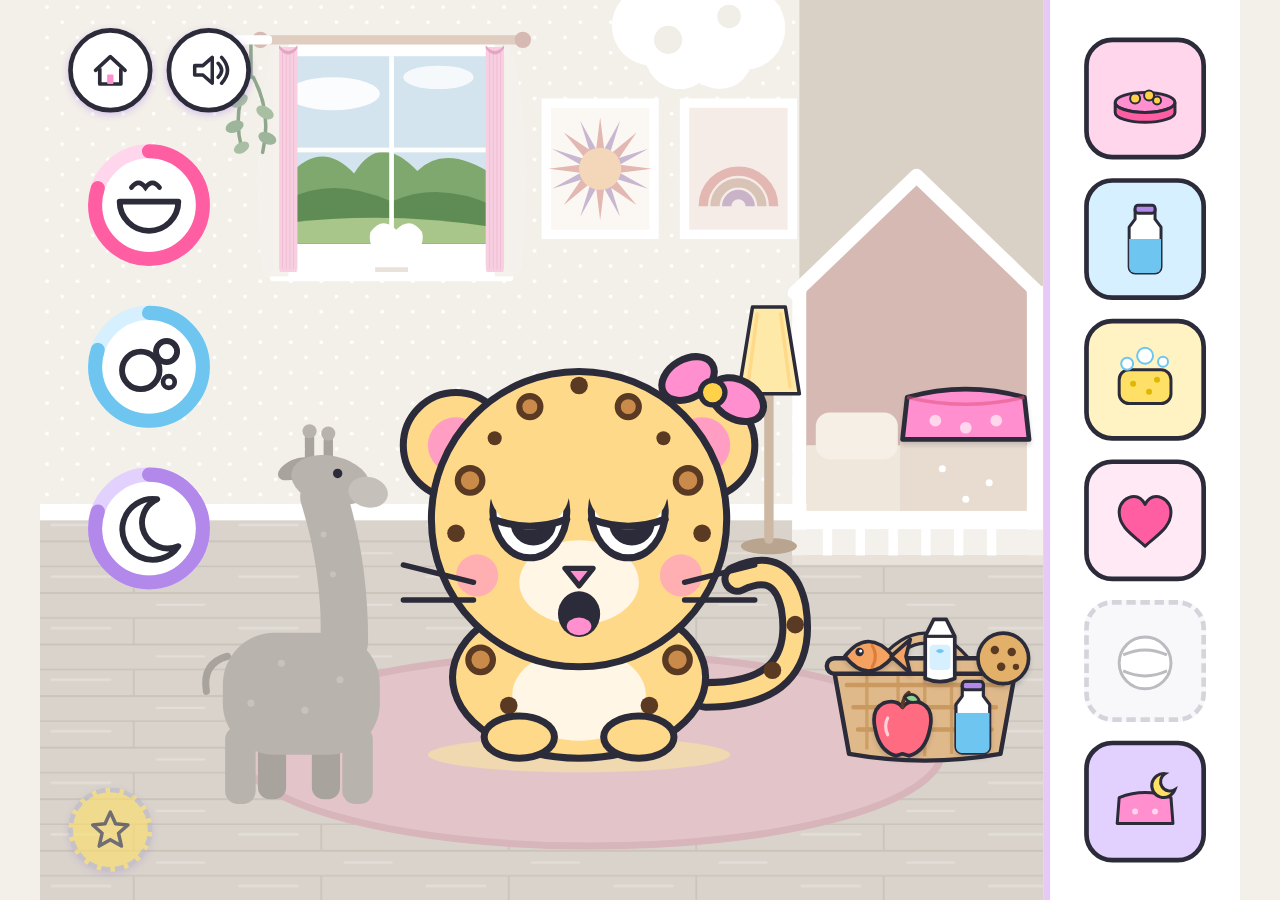
==== commit 663978c6: "Leo Ella Stufe 1: Ziehen statt Tippen (Konzept + Umsetzung) Konzept in leo-ella/KONZEPT.md. Umgesetz" ====
--- a/leo-ella/index.html
+++ b/leo-ella/index.html
@@ -74,6 +74,23 @@
             <path d="M300 228 q-22 -14 -18 -30 q10 -14 22 -2 q12 -12 22 2 q4 16 -18 30 Z" fill="#ffffff"></path>
             <path d="M286 228 h28 v4 h-28 Z" fill="#e8e2da"></path>
         
+            <!-- Vorhang: zwei Bahnen, die zur Mitte gezogen werden (zimmer.js) -->
+            <g id="vorhang">
+              <g id="vorhang-links" class="vorhang-bahn">
+                <rect x="204" y="40" width="98" height="192" rx="6" fill="#f7cfe0"></rect>
+                <path d="M222 44 v184 M242 44 v184 M262 44 v184 M282 44 v184" stroke="#efb8cf" stroke-width="4" stroke-linecap="round"></path>
+                <path d="M204 40 q49 10 98 0" stroke="#e6a4c4" stroke-width="3" fill="none"></path>
+              </g>
+              <g id="vorhang-rechts" class="vorhang-bahn">
+                <rect x="298" y="40" width="98" height="192" rx="6" fill="#f7cfe0"></rect>
+                <path d="M318 44 v184 M338 44 v184 M358 44 v184 M378 44 v184" stroke="#efb8cf" stroke-width="4" stroke-linecap="round"></path>
+                <path d="M298 40 q49 10 98 0" stroke="#e6a4c4" stroke-width="3" fill="none"></path>
+              </g>
+            </g>
+            <!-- Gardinenstange -->
+            <rect x="188" y="30" width="224" height="8" rx="4" fill="#e0cdbf"></rect>
+            <circle cx="188" cy="34" r="7" fill="#d6b9b2"></circle><circle cx="412" cy="34" r="7" fill="#d6b9b2"></circle>
+
             <path d="M180 36 v30 M178 66 q-14 30 -6 60 M182 66 q16 30 8 64" stroke="#8fa88c" stroke-width="3" fill="none" stroke-linecap="round"></path>
             <ellipse cx="170" cy="86" rx="8" ry="5" fill="#a9bfa3" transform="rotate(-30 170 86)"></ellipse>
             <ellipse cx="192" cy="96" rx="8" ry="5" fill="#a9bfa3" transform="rotate(30 192 96)"></ellipse>
@@ -150,6 +167,18 @@
             </g>
             </g>
           
+            <!-- Stehlampe neben dem Bett – antippen schaltet sie an/aus -->
+            <g id="lampe">
+              <ellipse cx="622" cy="466" rx="24" ry="7" fill="#b9a58f"></ellipse>
+              <rect x="618" y="330" width="8" height="134" rx="4" fill="#cdb9a3"></rect>
+              <circle id="lampe-schein" cx="622" cy="300" r="100" fill="#fff1b8" opacity="0"></circle>
+              <path id="lampe-schirm" d="M596 336 L608 262 L636 262 L648 336 Z" fill="#ffe9a8" stroke="#2b2b3a" stroke-width="3" stroke-linejoin="round"></path>
+              <path d="M604 330 L612 268 M640 330 L632 268" stroke="#ffd98a" stroke-width="3" stroke-linecap="round"></path>
+            </g>
+
+            <!-- Wird dunkler, wenn der Vorhang zu ist oder die Lampe aus (CSS) -->
+            <rect id="abdunkeln" x="0" y="0" width="856" height="768" fill="#2b2452" opacity="0"></rect>
+
             <!-- ===== Nur nachts sichtbar (zimmer.js schaltet um) ===== -->
             <g class="nur-nacht" id="nacht">
               <!-- Dunkles Overlay über dem ganzen Zimmer -->
@@ -278,6 +307,12 @@
                 <ellipse cx="194" cy="274" rx="20" ry="12" fill="var(--leo-fell)" stroke="#2b2b3a" stroke-width="4"/>
             </g>
 
+            <!-- Pfoten in der Luft (Bauch kraulen) – die rechte strampelt -->
+            <g data-teil="pfoten" data-variante="hoch">
+                <ellipse cx="112" cy="230" rx="13" ry="24" fill="var(--leo-fell)" stroke="#2b2b3a" stroke-width="4" transform="rotate(-24 112 230)"/>
+                <ellipse class="strampelpfote" cx="208" cy="230" rx="13" ry="24" fill="var(--leo-fell)" stroke="#2b2b3a" stroke-width="4" transform="rotate(24 208 230)"/>
+            </g>
+
             <!-- Winkende Pfote (Wiedersehensfreude) -->
             <g data-teil="winkpfote" data-variante="an">
                 <ellipse id="winkpfote" cx="258" cy="150" rx="13" ry="30" fill="var(--leo-fell)" stroke="#2b2b3a" stroke-width="4" transform="rotate(30 258 150)"/>
@@ -348,15 +383,15 @@
                 <!-- Augen -->
                 <g data-teil="augen" data-variante="offen">
                     <ellipse cx="132" cy="146" rx="21" ry="26" fill="#ffffff" stroke="#2b2b3a" stroke-width="4"/>
-                    <circle cx="134" cy="149" r="14" fill="#2b2b3a"/><circle cx="129" cy="142" r="5" fill="#ffffff"/><circle cx="138" cy="153" r="2.5" fill="#ffffff"/>
+                    <g class="pupille"><circle cx="134" cy="149" r="14" fill="#2b2b3a"/><circle cx="129" cy="142" r="5" fill="#ffffff"/><circle cx="138" cy="153" r="2.5" fill="#ffffff"/></g>
                     <ellipse cx="188" cy="146" rx="21" ry="26" fill="#ffffff" stroke="#2b2b3a" stroke-width="4"/>
-                    <circle cx="190" cy="149" r="14" fill="#2b2b3a"/><circle cx="185" cy="142" r="5" fill="#ffffff"/><circle cx="194" cy="153" r="2.5" fill="#ffffff"/>
+                    <g class="pupille"><circle cx="190" cy="149" r="14" fill="#2b2b3a"/><circle cx="185" cy="142" r="5" fill="#ffffff"/><circle cx="194" cy="153" r="2.5" fill="#ffffff"/></g>
                 </g>
                 <g data-teil="augen" data-variante="gross">
                     <ellipse cx="132" cy="146" rx="22" ry="27" fill="#ffffff" stroke="#2b2b3a" stroke-width="4"/>
-                    <circle cx="130" cy="152" r="16" fill="#2b2b3a"/><circle cx="125" cy="145" r="5" fill="#ffffff"/>
+                    <g class="pupille"><circle cx="130" cy="152" r="16" fill="#2b2b3a"/><circle cx="125" cy="145" r="5" fill="#ffffff"/></g>
                     <ellipse cx="188" cy="146" rx="22" ry="27" fill="#ffffff" stroke="#2b2b3a" stroke-width="4"/>
-                    <circle cx="186" cy="152" r="16" fill="#2b2b3a"/><circle cx="181" cy="145" r="5" fill="#ffffff"/>
+                    <g class="pupille"><circle cx="186" cy="152" r="16" fill="#2b2b3a"/><circle cx="181" cy="145" r="5" fill="#ffffff"/></g>
                 </g>
                 <g data-teil="augen" data-variante="muede">
                     <ellipse cx="132" cy="146" rx="21" ry="26" fill="#ffffff" stroke="#2b2b3a" stroke-width="4"/>
@@ -370,9 +405,9 @@
                 </g>
                 <g data-teil="augen" data-variante="seitlich">
                     <ellipse cx="132" cy="146" rx="21" ry="26" fill="#ffffff" stroke="#2b2b3a" stroke-width="4"/>
-                    <circle cx="126" cy="150" r="14" fill="#2b2b3a"/><circle cx="121" cy="143" r="5" fill="#ffffff"/><circle cx="130" cy="154" r="2.5" fill="#ffffff"/>
+                    <g class="pupille"><circle cx="126" cy="150" r="14" fill="#2b2b3a"/><circle cx="121" cy="143" r="5" fill="#ffffff"/><circle cx="130" cy="154" r="2.5" fill="#ffffff"/></g>
                     <ellipse cx="188" cy="146" rx="21" ry="26" fill="#ffffff" stroke="#2b2b3a" stroke-width="4"/>
-                    <circle cx="182" cy="150" r="14" fill="#2b2b3a"/><circle cx="177" cy="143" r="5" fill="#ffffff"/><circle cx="186" cy="154" r="2.5" fill="#ffffff"/>
+                    <g class="pupille"><circle cx="182" cy="150" r="14" fill="#2b2b3a"/><circle cx="177" cy="143" r="5" fill="#ffffff"/><circle cx="186" cy="154" r="2.5" fill="#ffffff"/></g>
                 </g>
                 <g data-teil="augen" data-variante="traurig">
                     <ellipse cx="132" cy="150" rx="21" ry="26" fill="#ffffff" stroke="#2b2b3a" stroke-width="4"/>
@@ -382,9 +417,9 @@
                 </g>
                 <g data-teil="augen" data-variante="freude">
                     <ellipse cx="132" cy="146" rx="22" ry="27" fill="#ffffff" stroke="#2b2b3a" stroke-width="4"/>
-                    <circle cx="134" cy="149" r="15" fill="#2b2b3a"/><circle cx="128" cy="141" r="6" fill="#ffffff"/><circle cx="139" cy="154" r="3" fill="#ffffff"/>
+                    <g class="pupille"><circle cx="134" cy="149" r="15" fill="#2b2b3a"/><circle cx="128" cy="141" r="6" fill="#ffffff"/><circle cx="139" cy="154" r="3" fill="#ffffff"/></g>
                     <ellipse cx="188" cy="146" rx="22" ry="27" fill="#ffffff" stroke="#2b2b3a" stroke-width="4"/>
-                    <circle cx="190" cy="149" r="15" fill="#2b2b3a"/><circle cx="184" cy="141" r="6" fill="#ffffff"/><circle cx="195" cy="154" r="3" fill="#ffffff"/>
+                    <g class="pupille"><circle cx="190" cy="149" r="15" fill="#2b2b3a"/><circle cx="184" cy="141" r="6" fill="#ffffff"/><circle cx="195" cy="154" r="3" fill="#ffffff"/></g>
                 </g>
                 <g data-teil="augen" data-variante="lachen">
                     <path d="M110 150 Q132 128 154 150" stroke="#2b2b3a" stroke-width="5" fill="none" stroke-linecap="round"/>
@@ -393,6 +428,10 @@
                 <g data-teil="augen" data-variante="zu">
                     <path d="M112 148 Q132 162 152 148" stroke="#2b2b3a" stroke-width="4" fill="none" stroke-linecap="round"/>
                     <path d="M168 148 Q188 162 208 148" stroke="#2b2b3a" stroke-width="4" fill="none" stroke-linecap="round"/>
+                </g>
+                <g data-teil="augen" data-variante="herz">
+                    <path d="M132 136 c -10 -16 -32 -6 -22 13 c 6 13 22 21 22 21 c 0 0 16 -8 22 -21 c 10 -19 -12 -29 -22 -13 Z" fill="#ff5fa2" stroke="#2b2b3a" stroke-width="4" stroke-linejoin="round"/>
+                    <path d="M188 136 c -10 -16 -32 -6 -22 13 c 6 13 22 21 22 21 c 0 0 16 -8 22 -21 c 10 -19 -12 -29 -22 -13 Z" fill="#ff5fa2" stroke="#2b2b3a" stroke-width="4" stroke-linejoin="round"/>
                 </g>
                 <g data-teil="augen" data-variante="zugekniffen">
                     <path d="M112 142 Q132 156 152 142" stroke="#2b2b3a" stroke-width="5" fill="none" stroke-linecap="round"/>
@@ -423,6 +462,18 @@
                 <path data-teil="mund" data-variante="traurig"  d="M150 206 Q155 200 160 204 Q165 200 170 206" stroke="#2b2b3a" stroke-width="4" fill="none" stroke-linecap="round"/>
                 <path data-teil="mund" data-variante="lachen"   d="M138 196 Q149 210 160 196 Q171 210 182 196" stroke="#2b2b3a" stroke-width="4" fill="none" stroke-linecap="round"/>
                 <path data-teil="mund" data-variante="klein"    d="M154 196 Q160 201 166 196" stroke="#2b2b3a" stroke-width="4" fill="none" stroke-linecap="round"/>
+                <!-- Maul auf (Futter kommt näher) -->
+                <g data-teil="mund" data-variante="offen">
+                    <path d="M140 194 Q160 226 180 194 Z" fill="#2b2b3a" stroke="#2b2b3a" stroke-width="4" stroke-linejoin="round"/>
+                    <path d="M150 204 Q160 216 170 204 Q160 208 150 204 Z" fill="#ff8fcf"/>
+                </g>
+                <!-- Kauen: Mund geschlossen, wellig -->
+                <path data-teil="mund" data-variante="kauen" d="M142 198 Q151 206 160 198 Q169 190 178 198" stroke="#2b2b3a" stroke-width="4" fill="none" stroke-linecap="round"/>
+                <!-- Zunge (schlecken, trinken) -->
+                <g data-teil="mund" data-variante="zunge">
+                    <path d="M146 194 Q153 204 160 194 Q167 204 174 194" stroke="#2b2b3a" stroke-width="4" fill="none" stroke-linecap="round"/>
+                    <path class="zunge" d="M152 198 q8 24 16 0 Z" fill="#ff8fcf" stroke="#2b2b3a" stroke-width="3" stroke-linejoin="round"/>
+                </g>
                 <g data-teil="mund" data-variante="gaehnen">
                     <ellipse cx="160" cy="204" rx="12" ry="13" fill="#2b2b3a"/>
                     <ellipse cx="160" cy="211" rx="7" ry="5" fill="#ff8fcf"/>
@@ -552,6 +603,122 @@
             </g>
         </g>
         </svg>
+
+        <!-- ===== Gegenstände zum Anfassen (js/gegenstand.js) =====
+             Jeder .ding hat einen Heimatplatz (data-heim = Mittelpunkt auf der Bühne) und kehrt dorthin
+             zurück, wenn er irgendwo fallen gelassen wird. Futter hat drei Stufen (ganz, angebissen, Rest). -->
+        <div id="dinge">
+
+            <!-- Der Korb unten rechts – nur Bild, nicht anfassbar -->
+            <svg id="korb" viewBox="0 0 200 150" xmlns="http://www.w3.org/2000/svg" aria-hidden="true">
+                <path d="M18 60 L182 60 L168 138 Q100 150 32 138 Z" fill="#e0b98a" stroke="#2b2b3a" stroke-width="4" stroke-linejoin="round"/>
+                <path d="M30 76 h140 M36 96 h128 M40 116 h120" stroke="#c9995f" stroke-width="4" stroke-linecap="round"/>
+                <path d="M48 62 v72 M76 62 v76 M100 62 v78 M124 62 v76 M152 62 v72" stroke="#c9995f" stroke-width="3" opacity="0.8"/>
+                <path d="M60 60 Q100 8 140 60" stroke="#2b2b3a" stroke-width="12" fill="none" stroke-linecap="round"/>
+                <path d="M60 60 Q100 8 140 60" stroke="#e0b98a" stroke-width="6" fill="none" stroke-linecap="round"/>
+                <rect x="12" y="52" width="176" height="14" rx="7" fill="#e0b98a" stroke="#2b2b3a" stroke-width="4"/>
+            </svg>
+
+            <div class="ding futter" data-ding="fisch" data-heim="712,560" aria-label="Fisch">
+                <svg viewBox="0 0 80 80" xmlns="http://www.w3.org/2000/svg" aria-hidden="true">
+                    <g class="stufe stufe-0">
+                        <path d="M12 40 Q34 12 58 40 Q34 68 12 40 Z" fill="#f4a261" stroke="#2b2b3a" stroke-width="3.5" stroke-linejoin="round"/>
+                        <path d="M56 40 L74 24 L70 40 L74 56 Z" fill="#f4a261" stroke="#2b2b3a" stroke-width="3.5" stroke-linejoin="round"/>
+                        <circle cx="26" cy="36" r="4" fill="#2b2b3a"/><circle cx="27" cy="35" r="1.5" fill="#ffffff"/>
+                        <path d="M38 30 q6 10 0 20" stroke="#e07c3a" stroke-width="3" fill="none" stroke-linecap="round"/>
+                    </g>
+                    <g class="stufe stufe-1">
+                        <path d="M12 40 Q34 12 58 40 Q50 50 44 44 Q40 56 36 48 Q30 62 12 40 Z" fill="#f4a261" stroke="#2b2b3a" stroke-width="3.5" stroke-linejoin="round"/>
+                        <path d="M56 40 L74 24 L70 40 L74 56 Z" fill="#f4a261" stroke="#2b2b3a" stroke-width="3.5" stroke-linejoin="round"/>
+                        <circle cx="26" cy="36" r="4" fill="#2b2b3a"/><circle cx="27" cy="35" r="1.5" fill="#ffffff"/>
+                    </g>
+                    <g class="stufe stufe-2">
+                        <path d="M28 40 L58 40" stroke="#2b2b3a" stroke-width="4" stroke-linecap="round"/>
+                        <path d="M34 30 v20 M44 28 v24 M52 32 v16" stroke="#2b2b3a" stroke-width="3" stroke-linecap="round"/>
+                        <path d="M56 40 L74 24 L70 40 L74 56 Z" fill="#f4a261" stroke="#2b2b3a" stroke-width="3.5" stroke-linejoin="round"/>
+                        <circle cx="24" cy="40" r="9" fill="#f4a261" stroke="#2b2b3a" stroke-width="3.5"/><circle cx="24" cy="38" r="3" fill="#2b2b3a"/>
+                    </g>
+                </svg>
+            </div>
+
+            <div class="ding futter" data-ding="milch" data-heim="768,552" aria-label="Milch">
+                <svg viewBox="0 0 80 80" xmlns="http://www.w3.org/2000/svg" aria-hidden="true">
+                    <g class="stufe stufe-0">
+                        <path d="M26 30 L26 70 Q40 76 54 70 L54 30 L46 14 L34 14 Z" fill="#ffffff" stroke="#2b2b3a" stroke-width="3.5" stroke-linejoin="round"/>
+                        <path d="M26 30 h28" stroke="#2b2b3a" stroke-width="3"/>
+                        <rect x="30" y="38" width="20" height="24" rx="4" fill="#d6f0ff"/>
+                        <path d="M36 44 q4 -4 8 0 q-4 4 -8 0 Z" fill="#6ec6f0"/>
+                    </g>
+                    <g class="stufe stufe-1">
+                        <path d="M26 30 L26 70 Q40 76 54 70 L54 30 L46 14 L34 14 Z" fill="#ffffff" stroke="#2b2b3a" stroke-width="3.5" stroke-linejoin="round"/>
+                        <path d="M26 30 h28" stroke="#2b2b3a" stroke-width="3"/>
+                        <rect x="30" y="50" width="20" height="12" rx="4" fill="#d6f0ff"/>
+                    </g>
+                    <g class="stufe stufe-2">
+                        <path d="M26 30 L26 70 Q40 76 54 70 L54 30 L46 14 L34 14 Z" fill="#ffffff" stroke="#2b2b3a" stroke-width="3.5" stroke-linejoin="round" opacity="0.7"/>
+                        <path d="M26 30 h28" stroke="#2b2b3a" stroke-width="3"/>
+                    </g>
+                </svg>
+            </div>
+
+            <div class="ding futter" data-ding="keks" data-heim="822,560" aria-label="Keks">
+                <svg viewBox="0 0 80 80" xmlns="http://www.w3.org/2000/svg" aria-hidden="true">
+                    <g class="stufe stufe-0">
+                        <circle cx="40" cy="42" r="24" fill="#e3b06a" stroke="#2b2b3a" stroke-width="3.5"/>
+                        <circle cx="32" cy="34" r="4" fill="#5a3a22"/><circle cx="48" cy="36" r="4" fill="#5a3a22"/><circle cx="38" cy="50" r="4" fill="#5a3a22"/><circle cx="52" cy="50" r="3" fill="#5a3a22"/>
+                    </g>
+                    <g class="stufe stufe-1">
+                        <path d="M40 18 A24 24 0 1 0 62 30 Q54 40 46 30 Q52 20 40 18 Z" fill="#e3b06a" stroke="#2b2b3a" stroke-width="3.5" stroke-linejoin="round"/>
+                        <circle cx="32" cy="34" r="4" fill="#5a3a22"/><circle cx="38" cy="50" r="4" fill="#5a3a22"/><circle cx="52" cy="50" r="3" fill="#5a3a22"/>
+                    </g>
+                    <g class="stufe stufe-2">
+                        <path d="M20 30 A24 24 0 0 0 40 66 Q36 52 30 46 Q24 40 20 30 Z" fill="#e3b06a" stroke="#2b2b3a" stroke-width="3.5" stroke-linejoin="round"/>
+                        <circle cx="30" cy="50" r="3.5" fill="#5a3a22"/>
+                    </g>
+                </svg>
+            </div>
+
+            <div class="ding futter" data-ding="apfel" data-heim="736,618" aria-label="Apfel">
+                <svg viewBox="0 0 80 80" xmlns="http://www.w3.org/2000/svg" aria-hidden="true">
+                    <g class="stufe stufe-0">
+                        <path d="M40 24 q-6 -8 -18 -4 q-12 6 -8 24 q4 22 20 26 q6 -2 6 -2 q0 0 6 2 q16 -4 20 -26 q4 -18 -8 -24 q-12 -4 -18 4 Z" fill="#ff6b81" stroke="#2b2b3a" stroke-width="3.5" stroke-linejoin="round"/>
+                        <path d="M40 24 q0 -10 6 -14" stroke="#5a3a22" stroke-width="3.5" fill="none" stroke-linecap="round"/>
+                        <path d="M42 14 q10 -6 14 4 q-10 4 -14 -4 Z" fill="#8fd48a" stroke="#2b2b3a" stroke-width="2.5" stroke-linejoin="round"/>
+                        <path d="M26 34 q-4 8 0 16" stroke="#ffffff" stroke-width="3" fill="none" stroke-linecap="round" opacity="0.7"/>
+                    </g>
+                    <g class="stufe stufe-1">
+                        <path d="M40 24 q-6 -8 -18 -4 q-12 6 -8 24 q4 22 20 26 q6 -2 6 -2 q0 0 6 2 q12 -4 16 -20 q-8 6 -12 -2 q-6 -8 2 -12 q-2 -10 -12 -12 Z" fill="#ff6b81" stroke="#2b2b3a" stroke-width="3.5" stroke-linejoin="round"/>
+                        <path d="M40 24 q0 -10 6 -14" stroke="#5a3a22" stroke-width="3.5" fill="none" stroke-linecap="round"/>
+                    </g>
+                    <g class="stufe stufe-2">
+                        <path d="M34 22 q-8 -2 -12 6 q4 4 12 4 q4 6 0 12 q-4 4 -12 4 q4 8 12 12 q6 2 12 -4 q6 6 12 4 q8 -4 12 -12 q-8 0 -12 -4 q-4 -6 0 -12 q8 0 12 -4 q-4 -8 -12 -6 q-6 2 -12 8 q-6 -6 -12 -8 Z" fill="#fff6e6" stroke="#2b2b3a" stroke-width="3.5" stroke-linejoin="round"/>
+                        <path d="M40 24 q0 -10 6 -14" stroke="#5a3a22" stroke-width="3.5" fill="none" stroke-linecap="round"/>
+                        <circle cx="40" cy="42" r="3" fill="#5a3a22"/>
+                    </g>
+                </svg>
+            </div>
+
+            <!-- Wasserflasche: am Maul halten, sie kippt und der Pegel sinkt -->
+            <div class="ding" data-ding="flasche" data-heim="796,612" aria-label="Wasserflasche">
+                <svg viewBox="0 0 80 80" xmlns="http://www.w3.org/2000/svg" aria-hidden="true">
+                    <g id="flasche-kipp">
+                        <path d="M30 10 h20 v10 l6 8 v40 a6 6 0 0 1 -6 6 h-20 a6 6 0 0 1 -6 -6 v-40 l6 -8 Z" fill="#ffffff" stroke="#2b2b3a" stroke-width="3" stroke-linejoin="round"/>
+                        <clipPath id="flasche-innen"><path d="M30 10 h20 v10 l6 8 v40 a6 6 0 0 1 -6 6 h-20 a6 6 0 0 1 -6 -6 v-40 l6 -8 Z"/></clipPath>
+                        <rect id="flasche-wasser" x="20" y="36" width="40" height="40" fill="#6ec6f0" clip-path="url(#flasche-innen)"/>
+                        <rect x="30" y="6" width="20" height="8" rx="3" fill="#b388eb" stroke="#2b2b3a" stroke-width="3"/>
+                    </g>
+                </svg>
+            </div>
+
+            <!-- Decke: liegt gefaltet auf dem Bett, wird über Leo gezogen -->
+            <div class="ding" data-ding="decke" data-heim="790,352" aria-label="Decke">
+                <svg viewBox="0 0 120 70" xmlns="http://www.w3.org/2000/svg" aria-hidden="true">
+                    <path d="M10 22 Q60 8 110 22 L114 58 L6 58 Z" fill="#ff8fcf" stroke="#2b2b3a" stroke-width="4" stroke-linejoin="round"/>
+                    <path d="M10 22 Q60 34 110 22" stroke="#e0507a" stroke-width="3" fill="none" opacity="0.5"/>
+                    <circle cx="34" cy="42" r="5" fill="#ffd6ec"/><circle cx="60" cy="48" r="5" fill="#ffd6ec"/><circle cx="86" cy="42" r="5" fill="#ffd6ec"/>
+                </svg>
+            </div>
+        </div>
 
         <!-- ===== Status-Ringe links (Quelle: design/ui/ring-*.svg) – Füllstand über stroke-dashoffset, Umfang 289 ===== -->
         <div id="ringe">
@@ -679,6 +846,7 @@
 <script src="js/config.js"></script>
 <script src="js/leo.js"></script>
 <script src="js/zimmer.js"></script>
+<script src="js/gegenstand.js"></script>
 <script src="js/game.js"></script>
 
 </body>
--- a/leo-ella/css/style.css
+++ b/leo-ella/css/style.css
@@ -398,3 +398,234 @@
     pointer-events: none;
     z-index: 8;
 }
+
+/* =====================================================
+   Stufe 1: Ziehen statt Tippen
+   Gegenstände, Blick, Streichel-Zonen, Vorhang, Lampe
+   ===================================================== */
+
+/* ---------- Blick: Pupillen und Kopf folgen dem Finger ---------- */
+
+.pupille {
+    transform-box: fill-box;
+    transition: transform 0.22s ease-out;
+}
+#kopf {
+    transition: transform 0.35s ease-out;
+}
+
+/* ---------- Neue Kopf-Bewegungen ---------- */
+
+/* Kinn kraulen: Kopf hebt sich genüsslich */
+#kopf.heben {
+    animation: heben 0.6s ease-out forwards;
+}
+@keyframes heben {
+    to { transform: translateY(-8px) rotate(-3deg); }
+}
+
+/* Ohr wird berührt: Ohren zucken, Kopf schüttelt sich kurz */
+#kopf.ohrzucken {
+    animation: kopfschuetteln 0.18s ease-in-out 3;
+}
+#kopf.ohrzucken [data-teil="ohren"] {
+    transform-box: fill-box;
+    transform-origin: 50% 100%;
+    animation: zucken 0.16s ease-in-out 4;
+}
+@keyframes kopfschuetteln {
+    0%, 100% { transform: rotate(0deg); }
+    50%      { transform: rotate(-4deg); }
+}
+@keyframes zucken {
+    0%, 100% { transform: scale(1, 1); }
+    50%      { transform: scale(1.06, 0.9); }
+}
+
+/* „Mmh-mm": Kopf dreht sich weg */
+#kopf.wegdrehen {
+    animation: wegdrehen 0.4s ease-out forwards;
+}
+@keyframes wegdrehen {
+    to { transform: rotate(14deg) translateX(10px); }
+}
+
+/* Schnuppern: kleine, schnelle Nickbewegungen */
+#kopf.schnuppern {
+    animation: schnuppern 0.22s ease-in-out 4;
+}
+@keyframes schnuppern {
+    0%, 100% { transform: translateY(0); }
+    50%      { transform: translateY(5px) rotate(2deg); }
+}
+
+/* Ein Bissen: einmal zuschnappen */
+#kopf.kauen {
+    animation: kauen 0.4s ease-in-out;
+}
+@keyframes kauen {
+    0%, 100% { transform: rotate(0deg) translateY(0); }
+    40%      { transform: rotate(3deg) translateY(6px); }
+}
+
+/* ---------- Neue Figur-Bewegungen ---------- */
+
+/* Rücken streicheln: das Fell wellt sich */
+#leo-figur.welle {
+    animation: welle 0.5s ease-in-out infinite;
+}
+@keyframes welle {
+    0%, 100% { transform: scale(1, 1); }
+    50%      { transform: scale(1.025, 0.975); }
+}
+
+/* Bauch kraulen: Leo lehnt sich zurück */
+#leo-figur.zurueck {
+    animation: zurueck 0.5s ease-out forwards;
+}
+@keyframes zurueck {
+    to { transform: rotate(-9deg) translate(-6px, 4px); }
+}
+
+/* Bäuerchen: kurzer Hüpfer */
+#leo-figur.hicks {
+    animation: hicks 0.3s ease-out;
+}
+@keyframes hicks {
+    0%, 100% { transform: translateY(0) scale(1, 1); }
+    40%      { transform: translateY(-10px) scale(1.04, 0.96); }
+}
+
+/* Die rechte Pfote strampelt beim Bauchkraulen */
+.strampelpfote {
+    transform-box: fill-box;
+    transform-origin: 50% 100%;
+    animation: strampeln 0.32s ease-in-out infinite alternate;
+}
+@keyframes strampeln {
+    from { transform: rotate(-16deg); }
+    to   { transform: rotate(14deg); }
+}
+
+/* Zunge schleckt */
+.zunge {
+    transform-box: fill-box;
+    transform-origin: 50% 0%;
+    animation: schlecken 0.3s ease-in-out infinite alternate;
+}
+@keyframes schlecken {
+    from { transform: scaleY(0.7); }
+    to   { transform: scaleY(1.1); }
+}
+
+/* ---------- Gegenstände zum Anfassen ---------- */
+
+#dinge {
+    position: absolute;
+    left: 0;
+    top: 0;
+    width: 856px;
+    height: 768px;
+    pointer-events: none;          /* die Bühne nimmt alle Gesten, gegenstand.js findet das Ding */
+    z-index: 4;
+}
+
+#korb {
+    position: absolute;
+    left: 660px;
+    top: 512px;
+    width: 190px;
+    height: 143px;
+    display: block;
+}
+
+.ding {
+    position: absolute;
+    width: 72px;
+    height: 72px;
+    margin: -36px 0 0 -36px;
+    transform-origin: 50% 50%;
+    transition: transform 0.15s ease-out;
+    filter: drop-shadow(0 3px 2px rgba(43, 43, 58, 0.18));
+}
+.ding svg { width: 100%; height: 100%; display: block; overflow: visible; }
+
+.ding[data-ding="decke"] {
+    width: 120px;
+    height: 70px;
+    margin: -35px 0 0 -60px;
+}
+
+/* In der Hand: größer, schwebt, liegt über allem außer den Partikeln */
+.ding.in-hand {
+    z-index: 7;
+    transform: scale(1.18);
+    filter: drop-shadow(0 10px 8px rgba(43, 43, 58, 0.28));
+}
+
+/* Weich an einen Platz gleiten (zurück in den Korb, ans Maul) */
+.ding.fliegt {
+    transition: left 0.45s cubic-bezier(0.2, 0.8, 0.3, 1), top 0.45s cubic-bezier(0.2, 0.8, 0.3, 1), transform 0.15s ease-out;
+}
+
+.ding.versteckt { display: none; }
+
+/* Frisch im Korb: ploppt auf */
+.ding.ploppt {
+    animation: ploppen 0.4s cubic-bezier(0.34, 1.56, 0.64, 1);
+}
+
+/* Hinweis von der Kachel: wackelt und leuchtet */
+.ding.hinweis {
+    animation: hinweis 0.55s ease-in-out 3;
+}
+@keyframes hinweis {
+    0%, 100% { transform: rotate(0deg) scale(1);    filter: drop-shadow(0 0 0 rgba(255, 210, 74, 0)); }
+    25%      { transform: rotate(-8deg) scale(1.1); filter: drop-shadow(0 0 10px rgba(255, 210, 74, 0.9)); }
+    75%      { transform: rotate(8deg) scale(1.1);  filter: drop-shadow(0 0 10px rgba(255, 210, 74, 0.9)); }
+}
+
+/* Futter-Stufen: ganz / angebissen / Rest – nur eine ist sichtbar */
+.ding .stufe { display: none; }
+.ding[data-stufe="0"] .stufe-0,
+.ding[data-stufe="1"] .stufe-1,
+.ding[data-stufe="2"] .stufe-2 { display: block; }
+
+/* Flasche kippt am Maul */
+#flasche-kipp {
+    transform-box: fill-box;
+    transform-origin: 50% 85%;
+    transition: transform 0.35s ease-out;
+}
+.ding.kippt #flasche-kipp { transform: rotate(-62deg); }
+
+/* Nachts liegt alles still im Dunkeln */
+#buehne.nacht #dinge { filter: brightness(0.55); }
+
+/* ---------- Vorhang ---------- */
+
+.vorhang-bahn {
+    transform-box: fill-box;
+    transition: transform 0.4s ease-out;
+}
+#vorhang.zieht .vorhang-bahn { transition: none; }
+#vorhang-links  { transform-origin: 0% 50%; }
+#vorhang-rechts { transform-origin: 100% 50%; }
+
+/* ---------- Lampe und Abdunkeln ---------- */
+
+#lampe-schirm { transition: fill 0.4s; }
+#buehne.lampe-aus #lampe-schirm { fill: #e3d6c4; }
+
+#lampe-schein {
+    transition: opacity 0.8s ease-in-out;
+}
+#buehne.vorhang-zu:not(.lampe-aus) #lampe-schein,
+#buehne.daemmern:not(.lampe-aus) #lampe-schein,
+#buehne.nacht:not(.lampe-aus) #lampe-schein { opacity: 0.55; }
+
+#abdunkeln { transition: opacity 0.9s ease-in-out; }
+#buehne.vorhang-zu #abdunkeln { opacity: 0.16; }
+#buehne.lampe-aus #abdunkeln { opacity: 0.12; }
+#buehne.vorhang-zu.lampe-aus #abdunkeln { opacity: 0.3; }
+#buehne.nacht #abdunkeln { opacity: 0; }   /* nachts übernimmt das Nacht-Overlay */
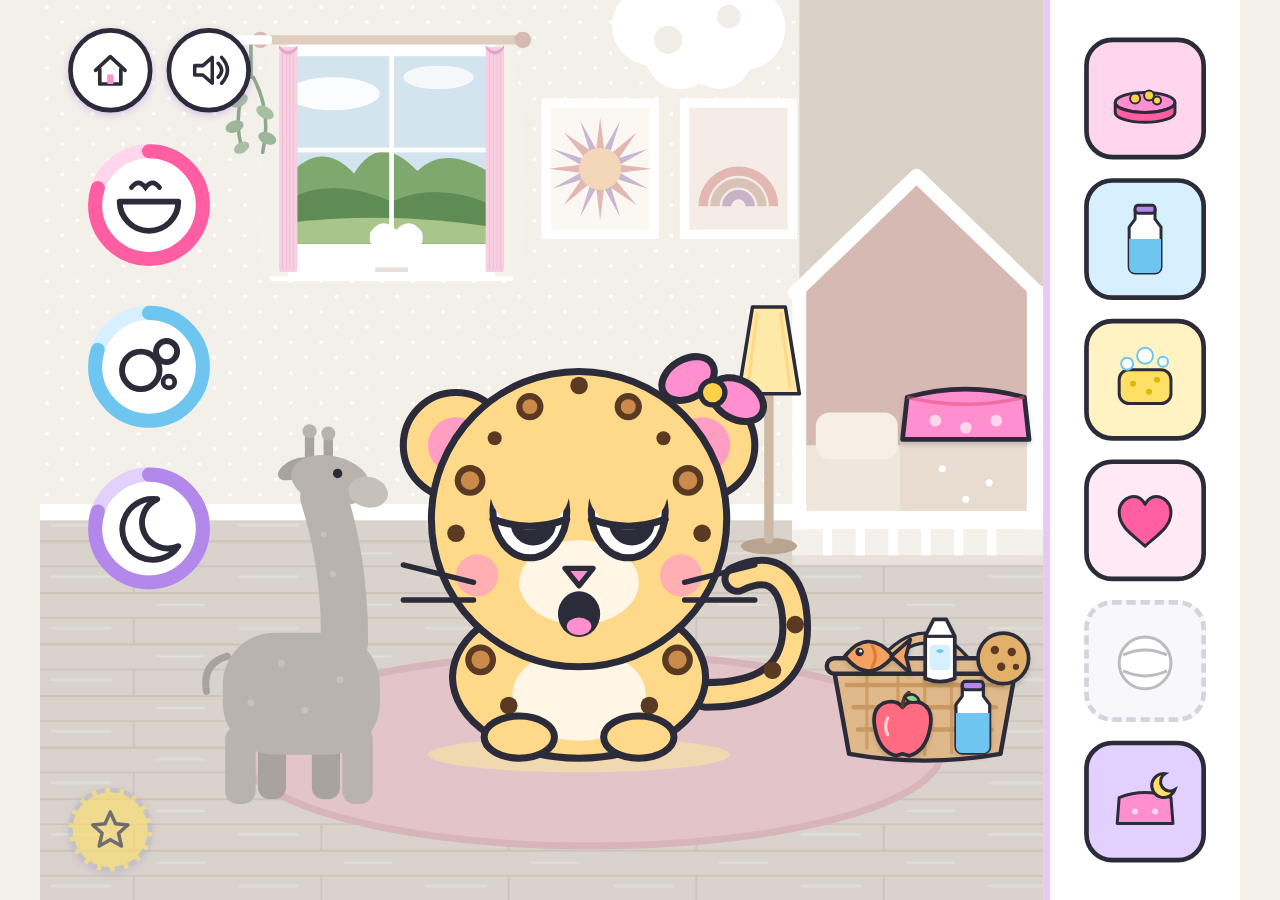
==== commit 9ecb20af: "Leo Ella: Bade-Szene mit Wanne, Seife, Dusche, Föhn Co-Authored-By: Claude Fable 5.1 <noreply@anthro" ====
--- a/leo-ella/index.html
+++ b/leo-ella/index.html
@@ -243,6 +243,17 @@
             </g>
           </svg>
 
+        <!-- ===== Badewanne, hinterer Teil (liegt hinter Leo; js/bad.js fährt sie fürs Baden ins Zimmer) ===== -->
+        <svg id="wanne-hinten" viewBox="0 0 1024 768" xmlns="http://www.w3.org/2000/svg" aria-hidden="true">
+            <ellipse cx="484" cy="694" rx="200" ry="14" fill="#c9c1b6" opacity="0.45"/>
+            <!-- Füße -->
+            <ellipse cx="340" cy="690" rx="18" ry="9" fill="#d6f0ff" stroke="#2b2b3a" stroke-width="4"/>
+            <ellipse cx="628" cy="690" rx="18" ry="9" fill="#d6f0ff" stroke="#2b2b3a" stroke-width="4"/>
+            <!-- Rand und leeres Becken (der vordere Rand liegt in #wanne-vorne) -->
+            <ellipse cx="484" cy="598" rx="184" ry="28" fill="#d6f0ff" stroke="#2b2b3a" stroke-width="4"/>
+            <ellipse cx="484" cy="598" rx="166" ry="20" fill="#cfe3ef" stroke="#2b2b3a" stroke-width="3"/>
+        </svg>
+
         <!-- ===== Leo (Quelle: design/leo-ella-standard.svg, Varianten aus design/zustaende und design/reaktionen) =====
              Jede Gruppe mit data-teil/data-variante wird von js/leo.js ein- oder ausgeblendet. -->
         <svg id="leo" viewBox="0 0 320 300" xmlns="http://www.w3.org/2000/svg" aria-hidden="true"
@@ -311,6 +322,12 @@
             <g data-teil="pfoten" data-variante="hoch">
                 <ellipse cx="112" cy="230" rx="13" ry="24" fill="var(--leo-fell)" stroke="#2b2b3a" stroke-width="4" transform="rotate(-24 112 230)"/>
                 <ellipse class="strampelpfote" cx="208" cy="230" rx="13" ry="24" fill="var(--leo-fell)" stroke="#2b2b3a" stroke-width="4" transform="rotate(24 208 230)"/>
+            </g>
+
+            <!-- Planschen: die rechte Pfote patscht ins Badewasser -->
+            <g data-teil="pfoten" data-variante="plansch">
+                <ellipse cx="126" cy="274" rx="20" ry="12" fill="var(--leo-fell)" stroke="#2b2b3a" stroke-width="4"/>
+                <g transform="rotate(34 214 240)"><ellipse class="planschpfote" cx="214" cy="240" rx="13" ry="24" fill="var(--leo-fell)" stroke="#2b2b3a" stroke-width="4"/></g>
             </g>
 
             <!-- Winkende Pfote (Wiedersehensfreude) -->
@@ -528,6 +545,42 @@
                 <circle cx="118" cy="272" r="6" fill="#ffd6ec"/><circle cx="204" cy="272" r="6" fill="#ffd6ec"/>
             </g>
 
+            <!-- Schaumberge beim Baden (js/bad.js skaliert jeden .schaumblob von 0 bis 1).
+                 Drei Ebenen je Blob: translate (Attribut), Wackel-Hinweis (CSS), Größe (CSS) -->
+            <g id="schaum" fill="#ffffff" stroke="#6ec6f0" stroke-width="2.5">
+                <g transform="translate(160 66)"><g class="schaum-wackler"><g class="schaumblob" data-x="160" data-y="66">
+                    <circle cx="0" cy="2" r="20"/><circle cx="-20" cy="8" r="13"/><circle cx="20" cy="6" r="14"/><circle cx="-8" cy="-14" r="12"/><circle cx="12" cy="-12" r="10"/>
+                    <circle cx="-7" cy="-4" r="3.5" fill="#e6f6ff" stroke="none"/>
+                </g></g></g>
+                <g transform="translate(92 112)"><g class="schaum-wackler"><g class="schaumblob" data-x="92" data-y="112">
+                    <circle cx="0" cy="2" r="18"/><circle cx="-16" cy="8" r="11"/><circle cx="16" cy="8" r="12"/><circle cx="-6" cy="-13" r="10"/><circle cx="10" cy="-11" r="9"/>
+                    <circle cx="-6" cy="-4" r="3" fill="#e6f6ff" stroke="none"/>
+                </g></g></g>
+                <g transform="translate(228 112)"><g class="schaum-wackler"><g class="schaumblob" data-x="228" data-y="112">
+                    <circle cx="0" cy="2" r="18"/><circle cx="-16" cy="8" r="12"/><circle cx="16" cy="8" r="11"/><circle cx="-8" cy="-12" r="9"/><circle cx="8" cy="-13" r="10"/>
+                    <circle cx="6" cy="-4" r="3" fill="#e6f6ff" stroke="none"/>
+                </g></g></g>
+                <g transform="translate(104 226)"><g class="schaum-wackler"><g class="schaumblob" data-x="104" data-y="226">
+                    <circle cx="0" cy="2" r="18"/><circle cx="-16" cy="8" r="11"/><circle cx="16" cy="6" r="12"/><circle cx="-6" cy="-13" r="10"/><circle cx="10" cy="-11" r="9"/>
+                    <circle cx="-6" cy="-4" r="3" fill="#e6f6ff" stroke="none"/>
+                </g></g></g>
+                <g transform="translate(216 226)"><g class="schaum-wackler"><g class="schaumblob" data-x="216" data-y="226">
+                    <circle cx="0" cy="2" r="18"/><circle cx="-16" cy="6" r="12"/><circle cx="16" cy="8" r="11"/><circle cx="-10" cy="-11" r="9"/><circle cx="6" cy="-13" r="10"/>
+                    <circle cx="6" cy="-4" r="3" fill="#e6f6ff" stroke="none"/>
+                </g></g></g>
+                <g transform="translate(160 246)"><g class="schaum-wackler"><g class="schaumblob" data-x="160" data-y="246">
+                    <circle cx="0" cy="2" r="19"/><circle cx="-18" cy="6" r="12"/><circle cx="18" cy="6" r="12"/><circle cx="-6" cy="-13" r="10"/><circle cx="10" cy="-12" r="9"/>
+                    <circle cx="-6" cy="-4" r="3" fill="#e6f6ff" stroke="none"/>
+                </g></g></g>
+            </g>
+
+            <!-- Tropfen, solange das Fell nass ist (Klasse "nass" auf #leo) -->
+            <g id="leo-nass">
+                <path class="nasstropfen" d="M84 118 C 84 118 91 128 91 133 A 7 7 0 0 1 77 133 C 77 128 84 118 84 118 Z" fill="#6ec6f0" stroke="#2b2b3a" stroke-width="2.5" stroke-linejoin="round"/>
+                <path class="nasstropfen" d="M236 118 C 236 118 243 128 243 133 A 7 7 0 0 1 229 133 C 229 128 236 118 236 118 Z" fill="#6ec6f0" stroke="#2b2b3a" stroke-width="2.5" stroke-linejoin="round"/>
+                <path class="nasstropfen" d="M160 224 C 160 224 166 233 166 238 A 6 6 0 0 1 154 238 C 154 233 160 224 160 224 Z" fill="#6ec6f0" stroke="#2b2b3a" stroke-width="2.5" stroke-linejoin="round"/>
+            </g>
+
             <!-- ===== Props ===== -->
             <g data-teil="props" data-variante="schuessel-leer">
                 <ellipse cx="52" cy="272" rx="30" ry="12" fill="#ff8fcf" stroke="#2b2b3a" stroke-width="4"/>
@@ -601,7 +654,43 @@
                 <path d="M232 56 L246 56" stroke="#ffffff" stroke-width="4"/>
                 <text x="248" y="42" font-size="20" font-weight="700" fill="#2b2b3a" text-anchor="middle">Hihihi!</text>
             </g>
+            <g data-teil="blase" data-variante="hatschi">
+                <rect x="14" y="16" width="112" height="44" rx="14" fill="#ffffff" stroke="#2b2b3a" stroke-width="3"/>
+                <path d="M60 60 L54 74 L74 60 Z" fill="#ffffff" stroke="#2b2b3a" stroke-width="3" stroke-linejoin="round"/>
+                <path d="M60 60 L74 60" stroke="#ffffff" stroke-width="4"/>
+                <text x="70" y="45" font-size="20" font-weight="700" fill="#2b2b3a" text-anchor="middle">Hatschi!</text>
+            </g>
         </g>
+        </svg>
+
+        <!-- ===== Badewanne, vorderer Teil: Wasser, vorderer Rand, Hahn (vor Leo, unter den Gegenständen) ===== -->
+        <svg id="wanne-vorne" viewBox="0 0 1024 768" xmlns="http://www.w3.org/2000/svg" aria-hidden="true">
+            <defs>
+              <clipPath id="wanne-becken"><ellipse cx="484" cy="598" rx="166" ry="20"/></clipPath>
+            </defs>
+            <!-- Badewasser: das Rechteck steigt im Becken (bad.js setzt y) -->
+            <g clip-path="url(#wanne-becken)">
+              <rect id="wasser" x="310" y="622" width="350" height="80" fill="#9edcf5"/>
+            </g>
+            <!-- Schaum, der nach dem Abspülen auf dem Wasser schwimmt -->
+            <g id="wanne-schaum" opacity="0" fill="#ffffff" stroke="#6ec6f0" stroke-width="2">
+              <circle cx="336" cy="592" r="9"/><circle cx="352" cy="586" r="12"/><circle cx="370" cy="594" r="8"/>
+              <circle cx="404" cy="590" r="10"/><circle cx="440" cy="596" r="8"/><circle cx="480" cy="588" r="11"/>
+              <circle cx="522" cy="594" r="9"/><circle cx="560" cy="588" r="10"/><circle cx="596" cy="594" r="8"/>
+              <circle cx="616" cy="586" r="12"/><circle cx="636" cy="592" r="8"/>
+            </g>
+            <!-- Vordere Wand und vorderer Rand -->
+            <path d="M300 598 Q484 654 668 598 L668 654 Q668 690 632 690 L336 690 Q300 690 300 654 Z" fill="#f7fbff" stroke="#2b2b3a" stroke-width="4" stroke-linejoin="round"/>
+            <path d="M300 598 Q484 654 668 598 L650 598 Q484 638 318 598 Z" fill="#d6f0ff" stroke="#2b2b3a" stroke-width="4" stroke-linejoin="round"/>
+            <!-- Strahl, solange das Wasser läuft -->
+            <rect id="hahn-strahl" x="594" y="560" width="12" height="44" rx="6" fill="#9edcf5" opacity="0"/>
+            <!-- Wasserhahn – antippen lässt das Wasser laufen -->
+            <g id="hahn">
+              <path d="M644 600 V552 Q644 536 628 536 H612 Q600 536 600 548 V560" stroke="#2b2b3a" stroke-width="20" fill="none" stroke-linecap="round" stroke-linejoin="round"/>
+              <path d="M644 600 V552 Q644 536 628 536 H612 Q600 536 600 548 V560" stroke="#c9d3dd" stroke-width="12" fill="none" stroke-linecap="round" stroke-linejoin="round"/>
+              <circle cx="644" cy="520" r="13" fill="#ff8fcf" stroke="#2b2b3a" stroke-width="3.5"/>
+              <path d="M644 511 V529 M635 520 H653" stroke="#2b2b3a" stroke-width="3" stroke-linecap="round"/>
+            </g>
         </svg>
 
         <!-- ===== Gegenstände zum Anfassen (js/gegenstand.js) =====
@@ -716,6 +805,51 @@
                     <path d="M10 22 Q60 8 110 22 L114 58 L6 58 Z" fill="#ff8fcf" stroke="#2b2b3a" stroke-width="4" stroke-linejoin="round"/>
                     <path d="M10 22 Q60 34 110 22" stroke="#e0507a" stroke-width="3" fill="none" opacity="0.5"/>
                     <circle cx="34" cy="42" r="5" fill="#ffd6ec"/><circle cx="60" cy="48" r="5" fill="#ffd6ec"/><circle cx="86" cy="42" r="5" fill="#ffd6ec"/>
+                </svg>
+            </div>
+
+            <!-- ===== Badezeug: Hocker mit Seife, Duschkopf und Föhn – nur beim Baden sichtbar (js/bad.js, game.js) ===== -->
+            <svg id="badhocker" viewBox="0 0 180 110" xmlns="http://www.w3.org/2000/svg" aria-hidden="true">
+                <rect x="30" y="40" width="14" height="66" rx="7" fill="#b9dff2" stroke="#2b2b3a" stroke-width="3"/>
+                <rect x="136" y="40" width="14" height="66" rx="7" fill="#b9dff2" stroke="#2b2b3a" stroke-width="3"/>
+                <rect x="6" y="18" width="168" height="30" rx="15" fill="#d6f0ff" stroke="#2b2b3a" stroke-width="4"/>
+                <path d="M30 33 H150" stroke="#ffffff" stroke-width="4" stroke-linecap="round" opacity="0.8"/>
+            </svg>
+
+            <!-- Seifenflasche: über Leo halten, dort wächst Schaum -->
+            <div class="ding bad-ding" data-ding="seife" data-heim="166,594" aria-label="Seife">
+                <svg viewBox="0 0 80 80" xmlns="http://www.w3.org/2000/svg" aria-hidden="true">
+                    <path d="M28 30 h24 a6 6 0 0 1 6 6 v30 a6 6 0 0 1 -6 6 h-24 a6 6 0 0 1 -6 -6 v-30 a6 6 0 0 1 6 -6 Z" fill="#ffb3d9" stroke="#2b2b3a" stroke-width="3"/>
+                    <rect x="34" y="20" width="12" height="12" rx="3" fill="#ffffff" stroke="#2b2b3a" stroke-width="3"/>
+                    <rect x="30" y="8" width="20" height="13" rx="5" fill="#b388eb" stroke="#2b2b3a" stroke-width="3"/>
+                    <rect x="48" y="11" width="12" height="6" rx="3" fill="#b388eb" stroke="#2b2b3a" stroke-width="2.5"/>
+                    <rect x="29" y="42" width="22" height="14" rx="4" fill="#ffffff" opacity="0.9"/>
+                    <circle cx="34" cy="49" r="3" fill="#6ec6f0"/><circle cx="40" cy="49" r="3" fill="#6ec6f0"/><circle cx="46" cy="49" r="3" fill="#6ec6f0"/>
+                    <circle cx="66" cy="8" r="5" fill="#ffffff" stroke="#6ec6f0" stroke-width="2"/><circle cx="72" cy="18" r="3.5" fill="#ffffff" stroke="#6ec6f0" stroke-width="2"/>
+                </svg>
+            </div>
+
+            <!-- Duschkopf: über Leo halten, es regnet und der Schaum spült weg -->
+            <div class="ding bad-ding" data-ding="dusche" data-heim="216,592" aria-label="Duschkopf">
+                <svg viewBox="0 0 80 80" xmlns="http://www.w3.org/2000/svg" aria-hidden="true">
+                    <path d="M40 48 Q40 28 58 12" stroke="#2b2b3a" stroke-width="13" fill="none" stroke-linecap="round"/>
+                    <path d="M40 48 Q40 28 58 12" stroke="#c9d3dd" stroke-width="7" fill="none" stroke-linecap="round"/>
+                    <ellipse cx="40" cy="52" rx="22" ry="8" fill="#e6ecf2" stroke="#2b2b3a" stroke-width="3"/>
+                    <ellipse cx="40" cy="56" rx="22" ry="10" fill="#c9d3dd" stroke="#2b2b3a" stroke-width="3"/>
+                    <g fill="#2b2b3a"><circle cx="30" cy="58" r="1.8"/><circle cx="40" cy="60" r="1.8"/><circle cx="50" cy="58" r="1.8"/><circle cx="35" cy="54" r="1.8"/><circle cx="45" cy="54" r="1.8"/></g>
+                    <g fill="#6ec6f0"><path d="M30 68 c0 0 3 5 3 7 a3 3 0 0 1 -6 0 c0 -2 3 -7 3 -7Z"/><path d="M40 70 c0 0 3 5 3 7 a3 3 0 0 1 -6 0 c0 -2 3 -7 3 -7Z"/><path d="M50 68 c0 0 3 5 3 7 a3 3 0 0 1 -6 0 c0 -2 3 -7 3 -7Z"/></g>
+                </svg>
+            </div>
+
+            <!-- Föhn: über Leo halten, warme Luft, das Fell wird wieder fluffig -->
+            <div class="ding bad-ding" data-ding="foehn" data-heim="266,596" aria-label="Föhn">
+                <svg viewBox="0 0 80 80" xmlns="http://www.w3.org/2000/svg" aria-hidden="true">
+                    <rect x="16" y="44" width="16" height="30" rx="7" fill="#b388eb" stroke="#2b2b3a" stroke-width="3" transform="rotate(-18 24 44)"/>
+                    <ellipse cx="34" cy="34" rx="24" ry="17" fill="#b388eb" stroke="#2b2b3a" stroke-width="3"/>
+                    <rect x="52" y="26" width="22" height="16" rx="5" fill="#9d76d6" stroke="#2b2b3a" stroke-width="3"/>
+                    <circle cx="30" cy="34" r="8" fill="#e2d1ff" stroke="#2b2b3a" stroke-width="2.5"/>
+                    <path d="M30 29 v10 M25 34 h10" stroke="#2b2b3a" stroke-width="2" stroke-linecap="round"/>
+                    <path d="M77 28 q6 3 0 6 M77 37 q6 3 0 6" stroke="#6ec6f0" stroke-width="2.5" fill="none" stroke-linecap="round"/>
                 </svg>
             </div>
         </div>
@@ -847,6 +981,7 @@
 <script src="js/leo.js"></script>
 <script src="js/zimmer.js"></script>
 <script src="js/gegenstand.js"></script>
+<script src="js/bad.js"></script>
 <script src="js/game.js"></script>
 
 </body>
--- a/leo-ella/css/style.css
+++ b/leo-ella/css/style.css
@@ -629,3 +629,145 @@
 #buehne.lampe-aus #abdunkeln { opacity: 0.12; }
 #buehne.vorhang-zu.lampe-aus #abdunkeln { opacity: 0.3; }
 #buehne.nacht #abdunkeln { opacity: 0; }   /* nachts übernimmt das Nacht-Overlay */
+
+/* =====================================================
+   Baden: Wanne, Hahn, Schaum, nasses Fell, Badezeug (js/bad.js)
+   ===================================================== */
+
+/* Die Wanne (hinten hinter Leo, vorne davor) fährt von unten ins Zimmer */
+#wanne-hinten,
+#wanne-vorne {
+    position: absolute;
+    left: 0;
+    top: 0;
+    width: 1024px;
+    height: 768px;
+    display: block;
+    pointer-events: none;
+    opacity: 0;
+    transform: translateY(180px);
+    transition: transform 0.6s cubic-bezier(0.2, 0.8, 0.3, 1), opacity 0.35s ease-out;
+}
+#buehne.badet #wanne-hinten,
+#buehne.badet #wanne-vorne {
+    opacity: 1;
+    transform: none;
+}
+
+/* Hocker mit dem Badezeug, links neben der Wanne */
+#badhocker {
+    position: absolute;
+    left: 120px;
+    top: 600px;
+    width: 180px;
+    height: 110px;
+    display: block;
+    opacity: 0;
+    transform: translateY(180px);
+    transition: transform 0.6s cubic-bezier(0.2, 0.8, 0.3, 1), opacity 0.35s ease-out;
+}
+#buehne.badet #badhocker {
+    opacity: 1;
+    transform: none;
+}
+
+/* Wasserstrahl nur, solange der Hahn offen ist */
+#hahn-strahl { transition: opacity 0.2s; }
+#wanne-vorne.laeuft #hahn-strahl {
+    opacity: 1;
+    animation: strahl 0.3s ease-in-out infinite alternate;
+}
+@keyframes strahl {
+    from { opacity: 0.75; }
+    to   { opacity: 1; }
+}
+
+/* Hahn wackelt als Hinweis */
+#hahn {
+    transform-box: fill-box;
+    transform-origin: 50% 100%;
+}
+#hahn.hinweis {
+    animation: hahnwackeln 0.5s ease-in-out 3;
+}
+@keyframes hahnwackeln {
+    0%, 100% { transform: rotate(0deg); }
+    25%      { transform: rotate(-8deg); }
+    75%      { transform: rotate(8deg); }
+}
+
+/* Schaum auf dem Badewasser blendet weich ein */
+#wanne-schaum { transition: opacity 0.4s; }
+
+/* Schaumberge auf Leo: nur beim Baden, Größe setzt bad.js per transform */
+#schaum { display: none; }
+#leo.badet #schaum { display: block; }
+.schaumblob {
+    transform-box: fill-box;
+    transform-origin: center;
+    transition: transform 0.12s linear;
+}
+.schaum-wackler {
+    transform-box: fill-box;
+    transform-origin: center;
+}
+#schaum.wackelt .schaum-wackler {
+    animation: schaumwackeln 0.45s ease-in-out 3;
+}
+@keyframes schaumwackeln {
+    0%, 100% { transform: translate(0, 0); }
+    25%      { transform: translate(-3px, -4px); }
+    75%      { transform: translate(3px, -2px); }
+}
+
+/* Nasses Fell: Tropfen hängen an Ohren und Kinn und tropfen ab */
+#leo-nass { display: none; }
+#leo.nass #leo-nass { display: block; }
+.nasstropfen {
+    transform-box: fill-box;
+    transform-origin: 50% 0%;
+    animation: tropfnass 1.1s ease-in infinite;
+}
+.nasstropfen:nth-child(2) { animation-delay: 0.35s; }
+.nasstropfen:nth-child(3) { animation-delay: 0.7s; }
+@keyframes tropfnass {
+    0%   { transform: translateY(0) scaleY(0.6); opacity: 0; }
+    30%  { transform: translateY(2px) scaleY(1);  opacity: 1; }
+    100% { transform: translateY(16px) scaleY(1); opacity: 0; }
+}
+
+/* Planschen: die Pfote patscht ins Wasser */
+.planschpfote {
+    transform-box: fill-box;
+    transform-origin: 50% 100%;
+    animation: planschen 0.3s ease-in-out infinite alternate;
+}
+@keyframes planschen {
+    from { transform: rotate(-18deg) translateY(-6px); }
+    to   { transform: rotate(12deg) translateY(8px); }
+}
+
+/* Föhnen: Leo flattert im warmen Wind, die Schleife auch */
+#leo-figur.flattern {
+    animation: flattern 0.16s linear infinite;
+}
+@keyframes flattern {
+    0%, 100% { transform: translateX(0) rotate(0deg); }
+    50%      { transform: translateX(-2px) rotate(-1.5deg); }
+}
+#leo-figur.flattern .schleife {
+    transform-box: fill-box;
+    transform-origin: 40% 60%;
+    animation: schleifeflattern 0.2s ease-in-out infinite alternate;
+}
+@keyframes schleifeflattern {
+    from { transform: rotate(-8deg); }
+    to   { transform: rotate(8deg); }
+}
+
+/* Der Föhn zeigt immer zu Leo (game.js spiegelt ihn rechts von ihr) */
+.ding.gespiegelt svg { transform: scaleX(-1); }
+
+/* Beim Baden sind Stinke-Linien und Fliegen weg – die Matschflecken bleiben, bis sie abgespült sind */
+#leo.badet .stink,
+#leo.badet .fliegen { display: none; }
